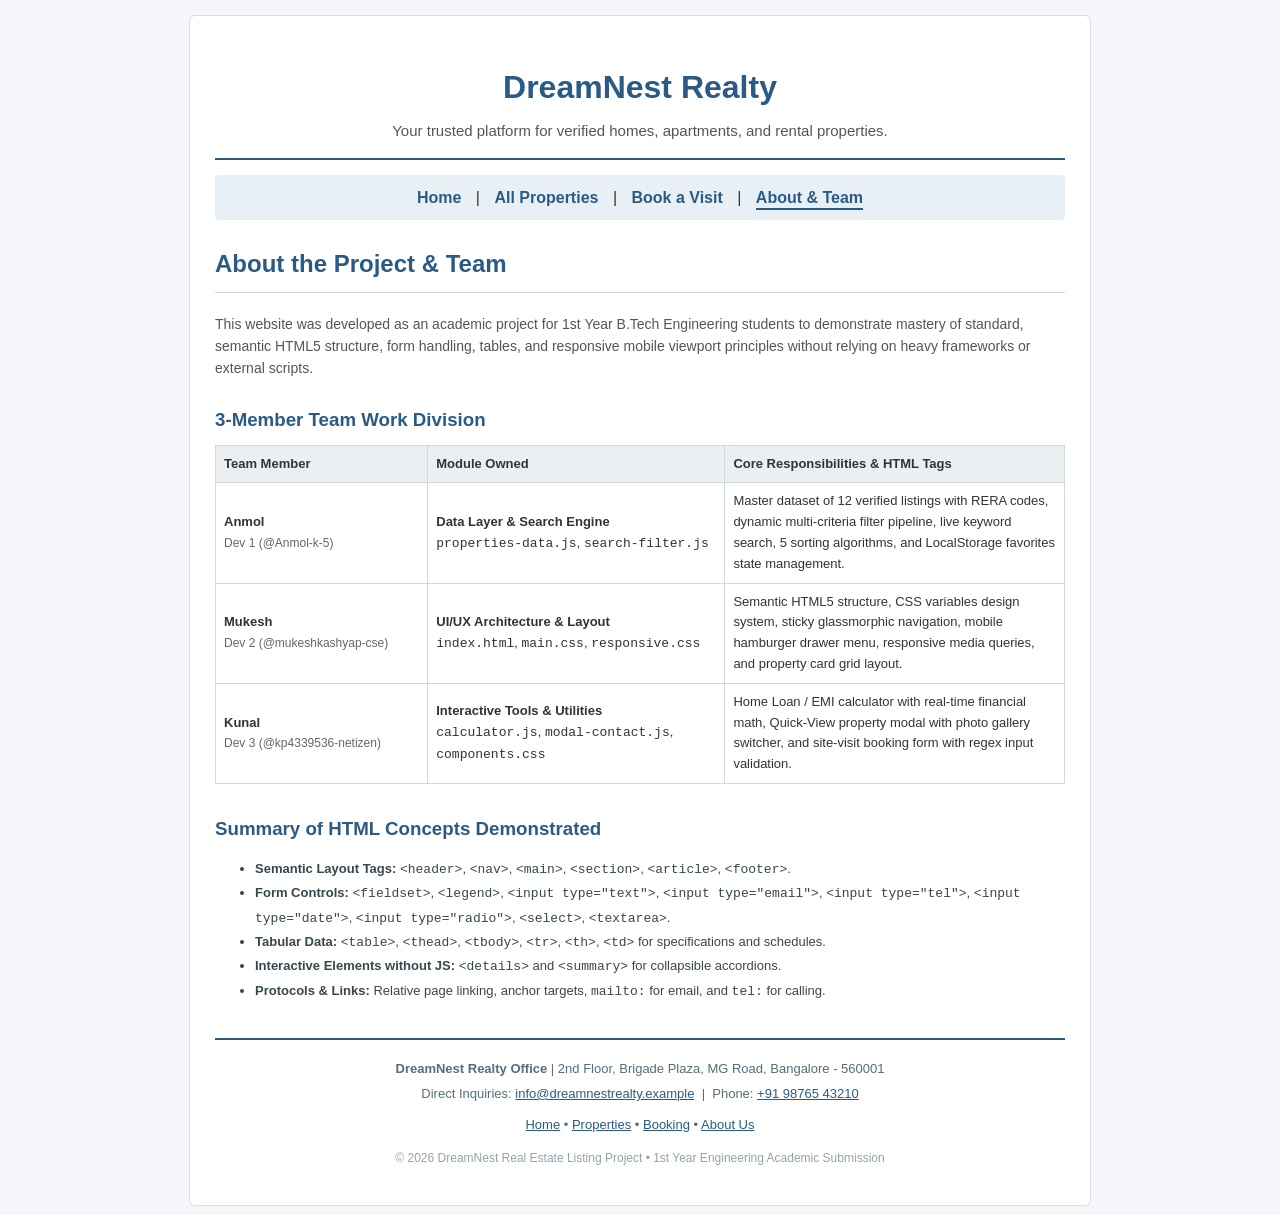
==== about.html @ aae1cc79 "feat(ui): implement responsive layout, design system, and semantic HTML structure" ====
<!DOCTYPE html>
<html lang="en">
<head>
    <meta charset="UTF-8">
    <!-- Viewport configuration for mobile responsiveness -->
    <meta name="viewport" content="width=device-width, initial-scale=1.0">
    <title>DreamNest Realty - About Us & Team Project</title>
</head>
<body style="font-family: Arial, Helvetica, sans-serif; line-height: 1.6; margin: 0; padding: 15px; background-color: #f4f6f9; color: #333333;">

    <!-- ==========================================
         MAIN WRAPPER CONTAINER
         ========================================== -->
    <div style="max-width: 850px; margin: 0 auto; background-color: #ffffff; padding: 25px; border: 1px solid #dcdcdc; border-radius: 6px;">

        <!-- ==========================================
             SECTION 1: HEADER & WEBSITE BRANDING
             ========================================== -->
        <header style="text-align: center; border-bottom: 2px solid #2b5b84; padding-bottom: 15px; margin-bottom: 15px;">
            <h1 style="color: #2b5b84; margin-bottom: 5px;">DreamNest Realty</h1>
            <p style="margin: 0; color: #555555; font-size: 15px;">Your trusted platform for verified homes, apartments, and rental properties.</p>
        </header>

        <!-- ==========================================
             SHARED NAVIGATION BAR (Links all 4 pages)
             ========================================== -->
        <nav style="background-color: #e8eff5; padding: 10px 15px; border-radius: 4px; margin-bottom: 25px; text-align: center;">
            <a href="index.html" style="color: #2b5b84; font-weight: bold; text-decoration: none; margin: 0 10px;">Home</a> |
            <a href="properties.html" style="color: #2b5b84; font-weight: bold; text-decoration: none; margin: 0 10px;">All Properties</a> |
            <a href="contact.html" style="color: #2b5b84; font-weight: bold; text-decoration: none; margin: 0 10px;">Book a Visit</a> |
            <a href="about.html" style="color: #2b5b84; font-weight: bold; text-decoration: none; margin: 0 10px; border-bottom: 2px solid #2b5b84; padding-bottom: 2px;">About & Team</a>
        </nav>

        <!-- ==========================================
             PAGE TITLE & INTRO
             ========================================== -->
        <section style="margin-bottom: 25px;">
            <h2 style="color: #2b5b84; margin-top: 0; border-bottom: 1px solid #cfd8dc; padding-bottom: 8px;">About the Project & Team</h2>
            <p style="font-size: 14px; color: #555555;">
                This website was developed as an academic project for 1st Year B.Tech Engineering students to demonstrate mastery of standard, semantic HTML5 structure, form handling, tables, and responsive mobile viewport principles without relying on heavy frameworks or external scripts.
            </p>
        </section>

        <!-- ==========================================
             TEAM CONTRIBUTION BREAKDOWN TABLE
             ========================================== -->
        <main>
            <section style="margin-bottom: 30px;">
                <h3 style="color: #2b5b84; margin-bottom: 10px;">3-Member Team Work Division</h3>
                <table border="1" cellpadding="8" cellspacing="0" style="width: 100%; border-collapse: collapse; border-color: #cfd8dc; font-size: 13px; text-align: left;">
                    <thead style="background-color: #eceff1;">
                        <tr>
                            <th style="width: 25%;">Team Member</th>
                            <th style="width: 35%;">Module Owned</th>
                            <th style="width: 40%;">Core Responsibilities & HTML Tags</th>
                        </tr>
                    </thead>
                    <tbody>
                        <tr>
                            <td><strong>Anmol</strong><br><span style="color: #666; font-size: 12px;">Dev 1 (@Anmol-k-5)</span></td>
                            <td>
                                <strong>Data Layer & Search Engine</strong><br>
                                <code>properties-data.js</code>, <code>search-filter.js</code>
                            </td>
                            <td>
                                Master dataset of 12 verified listings with RERA codes, dynamic multi-criteria filter pipeline, live keyword search, 5 sorting algorithms, and LocalStorage favorites state management.
                            </td>
                        </tr>
                        <tr>
                            <td><strong>Mukesh</strong><br><span style="color: #666; font-size: 12px;">Dev 2 (@mukeshkashyap-cse)</span></td>
                            <td>
                                <strong>UI/UX Architecture & Layout</strong><br>
                                <code>index.html</code>, <code>main.css</code>, <code>responsive.css</code>
                            </td>
                            <td>
                                Semantic HTML5 structure, CSS variables design system, sticky glassmorphic navigation, mobile hamburger drawer menu, responsive media queries, and property card grid layout.
                            </td>
                        </tr>
                        <tr>
                            <td><strong>Kunal</strong><br><span style="color: #666; font-size: 12px;">Dev 3 (@kp4339536-netizen)</span></td>
                            <td>
                                <strong>Interactive Tools & Utilities</strong><br>
                                <code>calculator.js</code>, <code>modal-contact.js</code>, <code>components.css</code>
                            </td>
                            <td>
                                Home Loan / EMI calculator with real-time financial math, Quick-View property modal with photo gallery switcher, and site-visit booking form with regex input validation.
                            </td>
                        </tr>
                    </tbody>
                </table>
            </section>

            <!-- ==========================================
                 KEY HTML CONCEPTS IMPLEMENTED
                 ========================================== -->
            <section style="margin-bottom: 30px;">
                <h3 style="color: #2b5b84; margin-bottom: 10px;">Summary of HTML Concepts Demonstrated</h3>
                <ul style="font-size: 13px; color: #37474f; line-height: 1.8;">
                    <li><strong>Semantic Layout Tags:</strong> <code>&lt;header&gt;</code>, <code>&lt;nav&gt;</code>, <code>&lt;main&gt;</code>, <code>&lt;section&gt;</code>, <code>&lt;article&gt;</code>, <code>&lt;footer&gt;</code>.</li>
                    <li><strong>Form Controls:</strong> <code>&lt;fieldset&gt;</code>, <code>&lt;legend&gt;</code>, <code>&lt;input type="text"&gt;</code>, <code>&lt;input type="email"&gt;</code>, <code>&lt;input type="tel"&gt;</code>, <code>&lt;input type="date"&gt;</code>, <code>&lt;input type="radio"&gt;</code>, <code>&lt;select&gt;</code>, <code>&lt;textarea&gt;</code>.</li>
                    <li><strong>Tabular Data:</strong> <code>&lt;table&gt;</code>, <code>&lt;thead&gt;</code>, <code>&lt;tbody&gt;</code>, <code>&lt;tr&gt;</code>, <code>&lt;th&gt;</code>, <code>&lt;td&gt;</code> for specifications and schedules.</li>
                    <li><strong>Interactive Elements without JS:</strong> <code>&lt;details&gt;</code> and <code>&lt;summary&gt;</code> for collapsible accordions.</li>
                    <li><strong>Protocols & Links:</strong> Relative page linking, anchor targets, <code>mailto:</code> for email, and <code>tel:</code> for calling.</li>
                </ul>
            </section>
        </main>

        <!-- ==========================================
             SECTION: FOOTER & DIRECT CONTACT DETAILS
             ========================================== -->
        <footer style="margin-top: 35px; border-top: 2px solid #2b5b84; padding-top: 15px; text-align: center; font-size: 13px; color: #546e7a;">
            <p style="margin: 4px 0;"><strong>DreamNest Realty Office</strong> | 2nd Floor, Brigade Plaza, MG Road, Bangalore - 560001</p>
            <p style="margin: 4px 0;">
                Direct Inquiries: 
                <a href="mailto:info@dreamnestrealty.example" style="color: #2b5b84; text-decoration: underline;">info@dreamnestrealty.example</a> 
                &nbsp;|&nbsp; 
                Phone: 
                <a href="tel:+919876543210" style="color: #2b5b84; text-decoration: underline;">+91 98765 43210</a>
            </p>
            <p style="margin-top: 10px;">
                <a href="index.html" style="color: #2b5b84;">Home</a> &bull; 
                <a href="properties.html" style="color: #2b5b84;">Properties</a> &bull; 
                <a href="contact.html" style="color: #2b5b84;">Booking</a> &bull; 
                <a href="about.html" style="color: #2b5b84;">About Us</a>
            </p>
            <p style="margin-top: 10px; font-size: 12px; color: #90a4ae;">
                &copy; 2026 DreamNest Real Estate Listing Project &bull; 1st Year Engineering Academic Submission
            </p>
        </footer>

    </div>

</body>
</html>
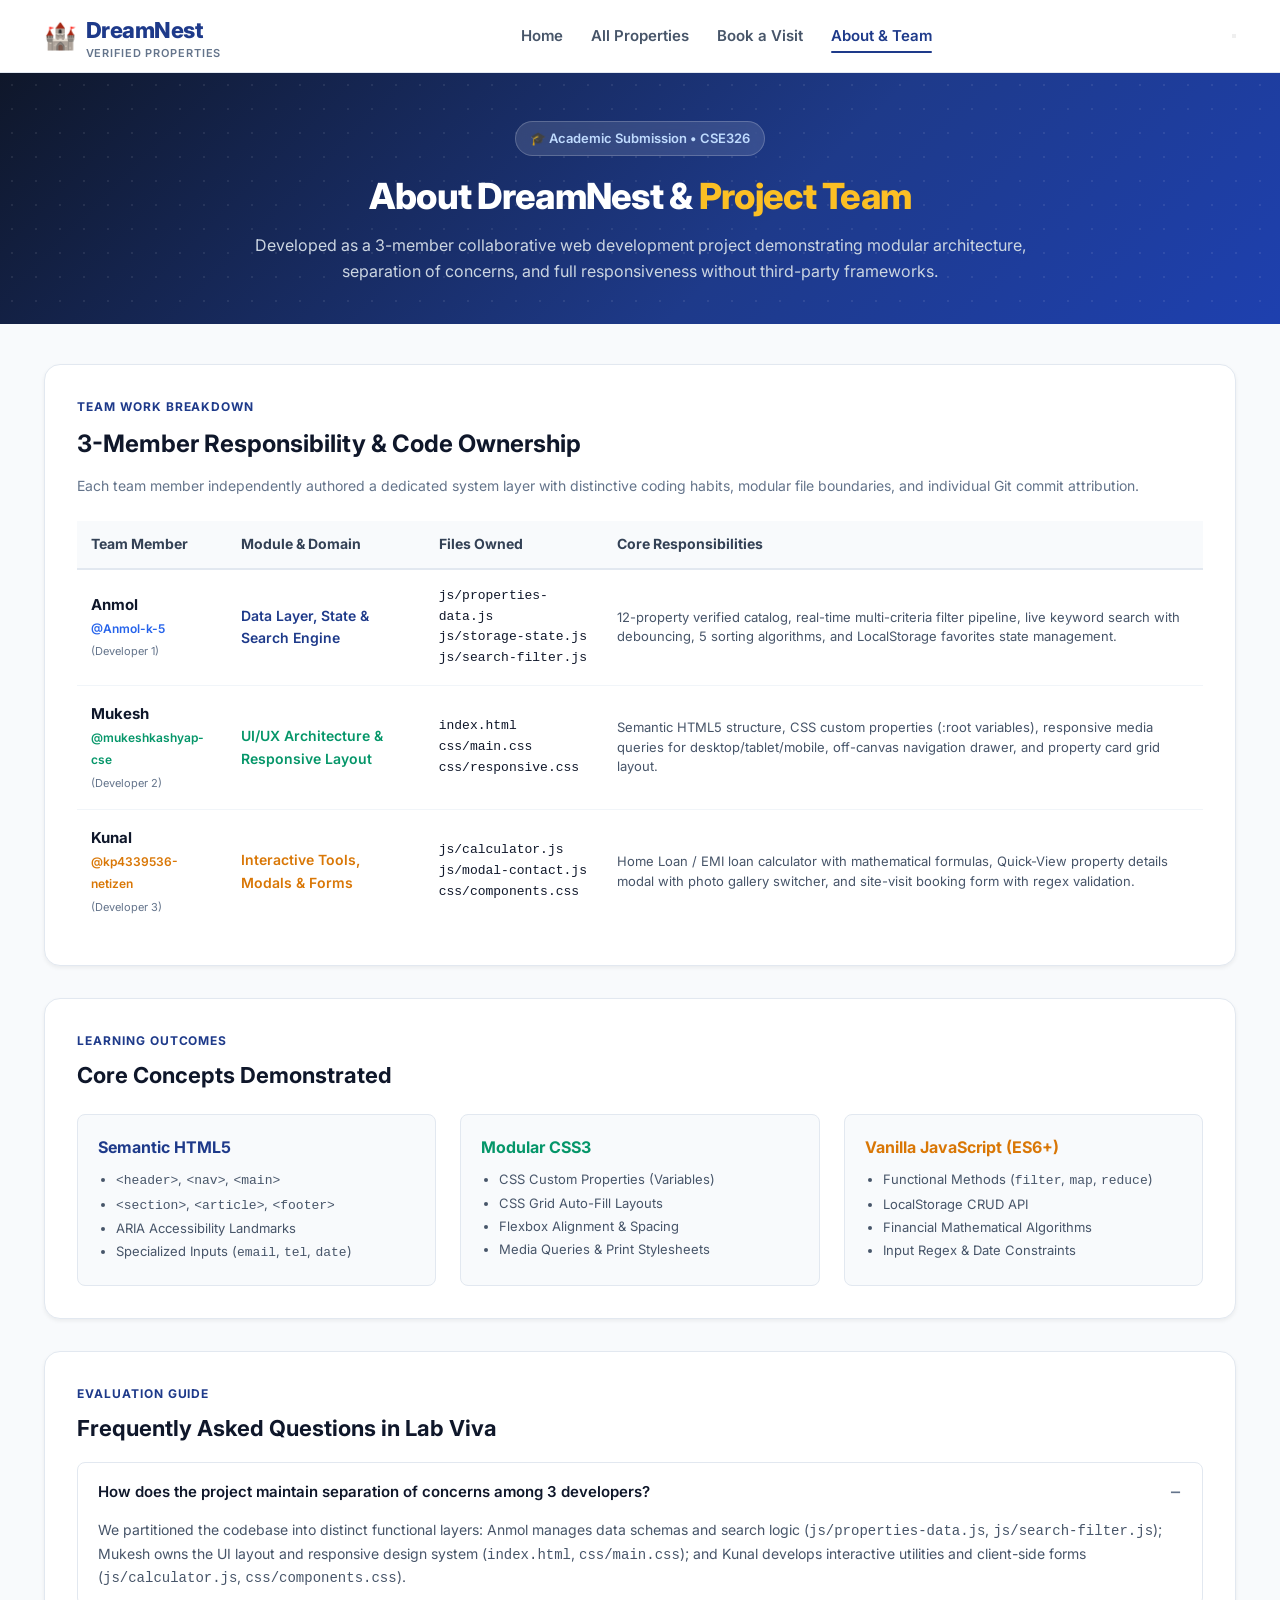
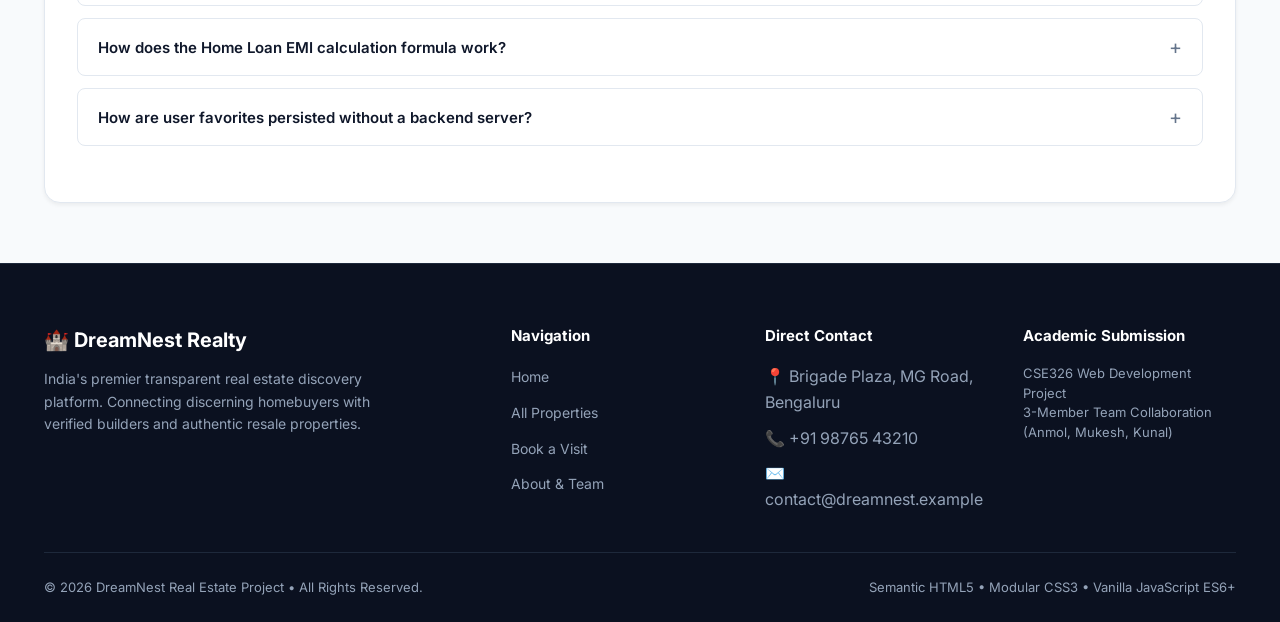
==== commit 956f6523: "style: harmonize properties, contact, and about pages with modern theme" ====
--- a/about.html
+++ b/about.html
@@ -2,133 +2,277 @@
 <html lang="en">
 <head>
     <meta charset="UTF-8">
-    <!-- Viewport configuration for mobile responsiveness -->
     <meta name="viewport" content="width=device-width, initial-scale=1.0">
-    <title>DreamNest Realty - About Us & Team Project</title>
+    <title>DreamNest - About Us & Academic Project Team</title>
+
+    <!-- Google Fonts -->
+    <link rel="preconnect" href="https://fonts.googleapis.com">
+    <link rel="preconnect" href="https://fonts.gstatic.com" crossorigin>
+    <link href="https://fonts.googleapis.com/css2?family=Inter:wght@400;500;600;700;800&display=swap" rel="stylesheet">
+
+    <!-- Stylesheets -->
+    <link rel="stylesheet" href="css/main.css">
+    <link rel="stylesheet" href="css/responsive.css">
+    <link rel="stylesheet" href="css/components.css">
 </head>
-<body style="font-family: Arial, Helvetica, sans-serif; line-height: 1.6; margin: 0; padding: 15px; background-color: #f4f6f9; color: #333333;">
-
-    <!-- ==========================================
-         MAIN WRAPPER CONTAINER
-         ========================================== -->
-    <div style="max-width: 850px; margin: 0 auto; background-color: #ffffff; padding: 25px; border: 1px solid #dcdcdc; border-radius: 6px;">
-
-        <!-- ==========================================
-             SECTION 1: HEADER & WEBSITE BRANDING
-             ========================================== -->
-        <header style="text-align: center; border-bottom: 2px solid #2b5b84; padding-bottom: 15px; margin-bottom: 15px;">
-            <h1 style="color: #2b5b84; margin-bottom: 5px;">DreamNest Realty</h1>
-            <p style="margin: 0; color: #555555; font-size: 15px;">Your trusted platform for verified homes, apartments, and rental properties.</p>
-        </header>
-
-        <!-- ==========================================
-             SHARED NAVIGATION BAR (Links all 4 pages)
-             ========================================== -->
-        <nav style="background-color: #e8eff5; padding: 10px 15px; border-radius: 4px; margin-bottom: 25px; text-align: center;">
-            <a href="index.html" style="color: #2b5b84; font-weight: bold; text-decoration: none; margin: 0 10px;">Home</a> |
-            <a href="properties.html" style="color: #2b5b84; font-weight: bold; text-decoration: none; margin: 0 10px;">All Properties</a> |
-            <a href="contact.html" style="color: #2b5b84; font-weight: bold; text-decoration: none; margin: 0 10px;">Book a Visit</a> |
-            <a href="about.html" style="color: #2b5b84; font-weight: bold; text-decoration: none; margin: 0 10px; border-bottom: 2px solid #2b5b84; padding-bottom: 2px;">About & Team</a>
-        </nav>
-
-        <!-- ==========================================
-             PAGE TITLE & INTRO
-             ========================================== -->
-        <section style="margin-bottom: 25px;">
-            <h2 style="color: #2b5b84; margin-top: 0; border-bottom: 1px solid #cfd8dc; padding-bottom: 8px;">About the Project & Team</h2>
-            <p style="font-size: 14px; color: #555555;">
-                This website was developed as an academic project for 1st Year B.Tech Engineering students to demonstrate mastery of standard, semantic HTML5 structure, form handling, tables, and responsive mobile viewport principles without relying on heavy frameworks or external scripts.
-            </p>
+<body>
+
+    <!-- Sticky Navigation Bar (Authored by Mukesh) -->
+    <header class="site-header">
+        <div class="site-container">
+            <nav class="navbar" aria-label="Main Navigation">
+                <a href="index.html" class="brand-logo" aria-label="DreamNest Home">
+                    <span class="brand-logo__icon">🏰</span>
+                    <div>
+                        <span>DreamNest</span>
+                        <span class="brand-logo__sub">Verified Properties</span>
+                    </div>
+                </a>
+
+                <ul class="nav-links">
+                    <li><a href="index.html" class="nav-link">Home</a></li>
+                    <li><a href="properties.html" class="nav-link">All Properties</a></li>
+                    <li><a href="contact.html" class="nav-link">Book a Visit</a></li>
+                    <li><a href="about.html" class="nav-link is-active">About & Team</a></li>
+                </ul>
+
+                <div class="nav-actions">
+                    <button type="button" class="mobile-menu-toggle" id="mobileMenuToggleBtn" aria-label="Toggle navigation menu">
+                        <span></span>
+                        <span></span>
+                        <span></span>
+                    </button>
+                </div>
+            </nav>
+        </div>
+    </header>
+
+    <main>
+        <!-- Page Title & Header Banner -->
+        <section class="hero-section" style="padding: 48px 0 40px 0;">
+            <div class="site-container">
+                <div class="hero-content">
+                    <div class="hero-pill-badge">
+                        <span>🎓 Academic Submission • CSE326</span>
+                    </div>
+                    <h1 class="hero-title" style="font-size: 36px;">
+                        About DreamNest & <span>Project Team</span>
+                    </h1>
+                    <p class="hero-subtitle" style="font-size: 16px; margin-bottom: 0;">
+                        Developed as a 3-member collaborative web development project demonstrating modular architecture, separation of concerns, and full responsiveness without third-party frameworks.
+                    </p>
+                </div>
+            </div>
         </section>
 
-        <!-- ==========================================
-             TEAM CONTRIBUTION BREAKDOWN TABLE
-             ========================================== -->
-        <main>
-            <section style="margin-bottom: 30px;">
-                <h3 style="color: #2b5b84; margin-bottom: 10px;">3-Member Team Work Division</h3>
-                <table border="1" cellpadding="8" cellspacing="0" style="width: 100%; border-collapse: collapse; border-color: #cfd8dc; font-size: 13px; text-align: left;">
-                    <thead style="background-color: #eceff1;">
-                        <tr>
-                            <th style="width: 25%;">Team Member</th>
-                            <th style="width: 35%;">Module Owned</th>
-                            <th style="width: 40%;">Core Responsibilities & HTML Tags</th>
-                        </tr>
-                    </thead>
-                    <tbody>
-                        <tr>
-                            <td><strong>Anmol</strong><br><span style="color: #666; font-size: 12px;">Dev 1 (@Anmol-k-5)</span></td>
-                            <td>
-                                <strong>Data Layer & Search Engine</strong><br>
-                                <code>properties-data.js</code>, <code>search-filter.js</code>
-                            </td>
-                            <td>
-                                Master dataset of 12 verified listings with RERA codes, dynamic multi-criteria filter pipeline, live keyword search, 5 sorting algorithms, and LocalStorage favorites state management.
-                            </td>
-                        </tr>
-                        <tr>
-                            <td><strong>Mukesh</strong><br><span style="color: #666; font-size: 12px;">Dev 2 (@mukeshkashyap-cse)</span></td>
-                            <td>
-                                <strong>UI/UX Architecture & Layout</strong><br>
-                                <code>index.html</code>, <code>main.css</code>, <code>responsive.css</code>
-                            </td>
-                            <td>
-                                Semantic HTML5 structure, CSS variables design system, sticky glassmorphic navigation, mobile hamburger drawer menu, responsive media queries, and property card grid layout.
-                            </td>
-                        </tr>
-                        <tr>
-                            <td><strong>Kunal</strong><br><span style="color: #666; font-size: 12px;">Dev 3 (@kp4339536-netizen)</span></td>
-                            <td>
-                                <strong>Interactive Tools & Utilities</strong><br>
-                                <code>calculator.js</code>, <code>modal-contact.js</code>, <code>components.css</code>
-                            </td>
-                            <td>
-                                Home Loan / EMI calculator with real-time financial math, Quick-View property modal with photo gallery switcher, and site-visit booking form with regex input validation.
-                            </td>
-                        </tr>
-                    </tbody>
-                </table>
-            </section>
-
-            <!-- ==========================================
-                 KEY HTML CONCEPTS IMPLEMENTED
-                 ========================================== -->
-            <section style="margin-bottom: 30px;">
-                <h3 style="color: #2b5b84; margin-bottom: 10px;">Summary of HTML Concepts Demonstrated</h3>
-                <ul style="font-size: 13px; color: #37474f; line-height: 1.8;">
-                    <li><strong>Semantic Layout Tags:</strong> <code>&lt;header&gt;</code>, <code>&lt;nav&gt;</code>, <code>&lt;main&gt;</code>, <code>&lt;section&gt;</code>, <code>&lt;article&gt;</code>, <code>&lt;footer&gt;</code>.</li>
-                    <li><strong>Form Controls:</strong> <code>&lt;fieldset&gt;</code>, <code>&lt;legend&gt;</code>, <code>&lt;input type="text"&gt;</code>, <code>&lt;input type="email"&gt;</code>, <code>&lt;input type="tel"&gt;</code>, <code>&lt;input type="date"&gt;</code>, <code>&lt;input type="radio"&gt;</code>, <code>&lt;select&gt;</code>, <code>&lt;textarea&gt;</code>.</li>
-                    <li><strong>Tabular Data:</strong> <code>&lt;table&gt;</code>, <code>&lt;thead&gt;</code>, <code>&lt;tbody&gt;</code>, <code>&lt;tr&gt;</code>, <code>&lt;th&gt;</code>, <code>&lt;td&gt;</code> for specifications and schedules.</li>
-                    <li><strong>Interactive Elements without JS:</strong> <code>&lt;details&gt;</code> and <code>&lt;summary&gt;</code> for collapsible accordions.</li>
-                    <li><strong>Protocols & Links:</strong> Relative page linking, anchor targets, <code>mailto:</code> for email, and <code>tel:</code> for calling.</li>
-                </ul>
-            </section>
-        </main>
-
-        <!-- ==========================================
-             SECTION: FOOTER & DIRECT CONTACT DETAILS
-             ========================================== -->
-        <footer style="margin-top: 35px; border-top: 2px solid #2b5b84; padding-top: 15px; text-align: center; font-size: 13px; color: #546e7a;">
-            <p style="margin: 4px 0;"><strong>DreamNest Realty Office</strong> | 2nd Floor, Brigade Plaza, MG Road, Bangalore - 560001</p>
-            <p style="margin: 4px 0;">
-                Direct Inquiries: 
-                <a href="mailto:info@dreamnestrealty.example" style="color: #2b5b84; text-decoration: underline;">info@dreamnestrealty.example</a> 
-                &nbsp;|&nbsp; 
-                Phone: 
-                <a href="tel:+919876543210" style="color: #2b5b84; text-decoration: underline;">+91 98765 43210</a>
-            </p>
-            <p style="margin-top: 10px;">
-                <a href="index.html" style="color: #2b5b84;">Home</a> &bull; 
-                <a href="properties.html" style="color: #2b5b84;">Properties</a> &bull; 
-                <a href="contact.html" style="color: #2b5b84;">Booking</a> &bull; 
-                <a href="about.html" style="color: #2b5b84;">About Us</a>
-            </p>
-            <p style="margin-top: 10px; font-size: 12px; color: #90a4ae;">
-                &copy; 2026 DreamNest Real Estate Listing Project &bull; 1st Year Engineering Academic Submission
-            </p>
-        </footer>
-
-    </div>
-
+        <!-- Academic Team Contribution Breakdown -->
+        <section class="site-container" style="margin: 40px auto 60px auto;">
+            
+            <div style="background-color: #ffffff; border: 1px solid var(--border-color); border-radius: var(--radius-lg); padding: 32px; box-shadow: var(--shadow-sm); margin-bottom: 32px;">
+                <span class="section-tag">Team Work Breakdown</span>
+                <h2 style="font-size: 24px; font-weight: 700; color: #0f172a; margin-bottom: 12px;">3-Member Responsibility & Code Ownership</h2>
+                <p style="font-size: 14px; color: #64748b; line-height: 1.6; margin-bottom: 24px;">
+                    Each team member independently authored a dedicated system layer with distinctive coding habits, modular file boundaries, and individual Git commit attribution.
+                </p>
+
+                <div style="overflow-x: auto;">
+                    <table style="width: 100%; border-collapse: collapse; font-size: 14px; text-align: left;">
+                        <thead>
+                            <tr style="background-color: #f8fafc; border-bottom: 2px solid #e2e8f0;">
+                                <th style="padding: 12px 14px; color: #334155;">Team Member</th>
+                                <th style="padding: 12px 14px; color: #334155;">Module & Domain</th>
+                                <th style="padding: 12px 14px; color: #334155;">Files Owned</th>
+                                <th style="padding: 12px 14px; color: #334155;">Core Responsibilities</th>
+                            </tr>
+                        </thead>
+                        <tbody>
+                            <tr style="border-bottom: 1px solid #f1f5f9;">
+                                <td style="padding: 16px 14px;">
+                                    <strong style="color: #0f172a; font-size: 15px;">Anmol</strong><br>
+                                    <span style="font-size: 12px; color: #2563eb; font-weight: 600;">@Anmol-k-5</span><br>
+                                    <span style="font-size: 11px; color: #64748b;">(Developer 1)</span>
+                                </td>
+                                <td style="padding: 16px 14px; font-weight: 600; color: #1e3a8a;">
+                                    Data Layer, State & Search Engine
+                                </td>
+                                <td style="padding: 16px 14px; font-family: monospace; font-size: 13px;">
+                                    js/properties-data.js<br>
+                                    js/storage-state.js<br>
+                                    js/search-filter.js
+                                </td>
+                                <td style="padding: 16px 14px; font-size: 13px; color: #475569; line-height: 1.5;">
+                                    12-property verified catalog, real-time multi-criteria filter pipeline, live keyword search with debouncing, 5 sorting algorithms, and LocalStorage favorites state management.
+                                </td>
+                            </tr>
+
+                            <tr style="border-bottom: 1px solid #f1f5f9;">
+                                <td style="padding: 16px 14px;">
+                                    <strong style="color: #0f172a; font-size: 15px;">Mukesh</strong><br>
+                                    <span style="font-size: 12px; color: #059669; font-weight: 600;">@mukeshkashyap-cse</span><br>
+                                    <span style="font-size: 11px; color: #64748b;">(Developer 2)</span>
+                                </td>
+                                <td style="padding: 16px 14px; font-weight: 600; color: #059669;">
+                                    UI/UX Architecture & Responsive Layout
+                                </td>
+                                <td style="padding: 16px 14px; font-family: monospace; font-size: 13px;">
+                                    index.html<br>
+                                    css/main.css<br>
+                                    css/responsive.css
+                                </td>
+                                <td style="padding: 16px 14px; font-size: 13px; color: #475569; line-height: 1.5;">
+                                    Semantic HTML5 structure, CSS custom properties (:root variables), responsive media queries for desktop/tablet/mobile, off-canvas navigation drawer, and property card grid layout.
+                                </td>
+                            </tr>
+
+                            <tr>
+                                <td style="padding: 16px 14px;">
+                                    <strong style="color: #0f172a; font-size: 15px;">Kunal</strong><br>
+                                    <span style="font-size: 12px; color: #d97706; font-weight: 600;">@kp4339536-netizen</span><br>
+                                    <span style="font-size: 11px; color: #64748b;">(Developer 3)</span>
+                                </td>
+                                <td style="padding: 16px 14px; font-weight: 600; color: #d97706;">
+                                    Interactive Tools, Modals & Forms
+                                </td>
+                                <td style="padding: 16px 14px; font-family: monospace; font-size: 13px;">
+                                    js/calculator.js<br>
+                                    js/modal-contact.js<br>
+                                    css/components.css
+                                </td>
+                                <td style="padding: 16px 14px; font-size: 13px; color: #475569; line-height: 1.5;">
+                                    Home Loan / EMI loan calculator with mathematical formulas, Quick-View property details modal with photo gallery switcher, and site-visit booking form with regex validation.
+                                </td>
+                            </tr>
+                        </tbody>
+                    </table>
+                </div>
+            </div>
+
+            <!-- Technical Concepts Implemented -->
+            <div style="background-color: #ffffff; border: 1px solid var(--border-color); border-radius: var(--radius-lg); padding: 32px; box-shadow: var(--shadow-sm); margin-bottom: 32px;">
+                <span class="section-tag">Learning Outcomes</span>
+                <h2 style="font-size: 22px; font-weight: 700; color: #0f172a; margin-bottom: 12px;">Core Concepts Demonstrated</h2>
+                
+                <div style="display: grid; grid-template-columns: repeat(3, 1fr); gap: 24px; margin-top: 20px;">
+                    <div style="background-color: #f8fafc; border: 1px solid #e2e8f0; border-radius: 8px; padding: 20px;">
+                        <h4 style="color: #1e3a8a; margin-bottom: 8px;">Semantic HTML5</h4>
+                        <ul style="font-size: 13px; color: #475569; line-height: 1.8; padding-left: 18px;">
+                            <li><code>&lt;header&gt;</code>, <code>&lt;nav&gt;</code>, <code>&lt;main&gt;</code></li>
+                            <li><code>&lt;section&gt;</code>, <code>&lt;article&gt;</code>, <code>&lt;footer&gt;</code></li>
+                            <li>ARIA Accessibility Landmarks</li>
+                            <li>Specialized Inputs (<code>email</code>, <code>tel</code>, <code>date</code>)</li>
+                        </ul>
+                    </div>
+
+                    <div style="background-color: #f8fafc; border: 1px solid #e2e8f0; border-radius: 8px; padding: 20px;">
+                        <h4 style="color: #059669; margin-bottom: 8px;">Modular CSS3</h4>
+                        <ul style="font-size: 13px; color: #475569; line-height: 1.8; padding-left: 18px;">
+                            <li>CSS Custom Properties (Variables)</li>
+                            <li>CSS Grid Auto-Fill Layouts</li>
+                            <li>Flexbox Alignment & Spacing</li>
+                            <li>Media Queries & Print Stylesheets</li>
+                        </ul>
+                    </div>
+
+                    <div style="background-color: #f8fafc; border: 1px solid #e2e8f0; border-radius: 8px; padding: 20px;">
+                        <h4 style="color: #d97706; margin-bottom: 8px;">Vanilla JavaScript (ES6+)</h4>
+                        <ul style="font-size: 13px; color: #475569; line-height: 1.8; padding-left: 18px;">
+                            <li>Functional Methods (<code>filter</code>, <code>map</code>, <code>reduce</code>)</li>
+                            <li>LocalStorage CRUD API</li>
+                            <li>Financial Mathematical Algorithms</li>
+                            <li>Input Regex & Date Constraints</li>
+                        </ul>
+                    </div>
+                </div>
+            </div>
+
+            <!-- Viva Defense Guide -->
+            <div style="background-color: #ffffff; border: 1px solid var(--border-color); border-radius: var(--radius-lg); padding: 32px; box-shadow: var(--shadow-sm);">
+                <span class="section-tag">Evaluation Guide</span>
+                <h2 style="font-size: 22px; font-weight: 700; color: #0f172a; margin-bottom: 12px;">Frequently Asked Questions in Lab Viva</h2>
+                
+                <div class="faq-accordion" style="margin-top: 16px;">
+                    <div class="faq-accordion__item is-open">
+                        <button type="button" class="faq-accordion__question">How does the project maintain separation of concerns among 3 developers?</button>
+                        <div class="faq-accordion__answer">
+                            We partitioned the codebase into distinct functional layers: Anmol manages data schemas and search logic (<code>js/properties-data.js</code>, <code>js/search-filter.js</code>); Mukesh owns the UI layout and responsive design system (<code>index.html</code>, <code>css/main.css</code>); and Kunal develops interactive utilities and client-side forms (<code>js/calculator.js</code>, <code>css/components.css</code>).
+                        </div>
+                    </div>
+
+                    <div class="faq-accordion__item">
+                        <button type="button" class="faq-accordion__question">How does the Home Loan EMI calculation formula work?</button>
+                        <div class="faq-accordion__answer">
+                            We use the standard banking equation: <code>EMI = [P × r × (1+r)^n] / [(1+r)^n - 1]</code>, where P is the net loan principal (Property Price minus Down Payment), r is the monthly interest rate (Annual Rate / 12 / 100), and n is total monthly installments (Tenure in Years × 12).
+                        </div>
+                    </div>
+
+                    <div class="faq-accordion__item">
+                        <button type="button" class="faq-accordion__question">How are user favorites persisted without a backend server?</button>
+                        <div class="faq-accordion__answer">
+                            We use the HTML5 <code>window.localStorage</code> API. When a user clicks the heart icon on any property card, its unique ID is stored inside a JSON array under the key <code>dreamnest_saved_favorites_v2</code>, surviving page refreshes and browser restarts.
+                        </div>
+                    </div>
+                </div>
+            </div>
+
+        </section>
+    </main>
+
+    <!-- Floating Scroll-To-Top Button -->
+    <button type="button" class="scroll-to-top-btn" id="scrollToTopBtn" aria-label="Scroll back to top" title="Scroll to top">↑</button>
+
+    <!-- Site Footer -->
+    <footer class="site-footer">
+        <div class="site-container">
+            <div class="footer-grid">
+                <div class="footer-brand">
+                    <h3>🏰 DreamNest Realty</h3>
+                    <p>India's premier transparent real estate discovery platform. Connecting discerning homebuyers with verified builders and authentic resale properties.</p>
+                </div>
+                <div class="footer-column">
+                    <h4>Navigation</h4>
+                    <ul class="footer-links">
+                        <li><a href="index.html">Home</a></li>
+                        <li><a href="properties.html">All Properties</a></li>
+                        <li><a href="contact.html">Book a Visit</a></li>
+                        <li><a href="about.html">About & Team</a></li>
+                    </ul>
+                </div>
+                <div class="footer-column">
+                    <h4>Direct Contact</h4>
+                    <ul class="footer-links">
+                        <li>📍 Brigade Plaza, MG Road, Bengaluru</li>
+                        <li>📞 +91 98765 43210</li>
+                        <li>✉️ contact@dreamnest.example</li>
+                    </ul>
+                </div>
+                <div class="footer-column">
+                    <h4>Academic Submission</h4>
+                    <p style="font-size: 13px; color: #94a3b8; line-height: 1.5;">
+                        CSE326 Web Development Project<br>
+                        3-Member Team Collaboration (Anmol, Mukesh, Kunal)
+                    </p>
+                </div>
+            </div>
+
+            <div class="footer-bottom">
+                <p>&copy; 2026 DreamNest Real Estate Project • All Rights Reserved.</p>
+                <p>Semantic HTML5 &bull; Modular CSS3 &bull; Vanilla JavaScript ES6+</p>
+            </div>
+        </div>
+    </footer>
+
+    <!-- Scripts -->
+    <script src="js/modal-contact.js"></script>
+    <script>
+        document.addEventListener('DOMContentLoaded', function () {
+            var toggleBtn = document.getElementById('mobileMenuToggleBtn');
+            var navLinks = document.querySelector('.nav-links');
+            if (toggleBtn && navLinks) {
+                toggleBtn.addEventListener('click', function () {
+                    navLinks.classList.toggle('is-open');
+                });
+            }
+        });
+    </script>
 </body>
 </html>
--- a/css/main.css
+++ b/css/main.css
@@ -0,0 +1,1056 @@
+/* ==========================================================================
+   File: main.css
+   Author: Mukesh (Dev 2 - UI/UX Architecture & Layout)
+   GitHub: @mukeshkashyap-cse
+   Description: Design system, CSS custom variables, typography, navigation,
+                hero section, filter controls, property card grid, and layout.
+   ========================================================================== */
+
+/* --------------------------------------------------------------------------
+   1. CSS VARIABLES (DESIGN TOKENS)
+   -------------------------------------------------------------------------- */
+:root {
+    --primary-color: #1e3a8a;
+    --primary-hover: #1d4ed8;
+    --primary-light: #eff6ff;
+    --primary-border: #bfdbfe;
+    --accent-color: #f59e0b;
+    --accent-hover: #d97706;
+    --accent-light: #fef3c7;
+    --success-color: #10b981;
+    --danger-color: #ef4444;
+
+    --text-primary: #0f172a;
+    --text-secondary: #475569;
+    --text-muted: #64748b;
+    --text-inverted: #ffffff;
+
+    --bg-page: #f8fafc;
+    --bg-surface: #ffffff;
+    --bg-surface-alt: #f1f5f9;
+
+    --border-color: #e2e8f0;
+    --border-color-focus: #2563eb;
+
+    --shadow-xs: 0 1px 2px 0 rgba(0, 0, 0, 0.05);
+    --shadow-sm: 0 2px 4px 0 rgba(0, 0, 0, 0.06);
+    --shadow-md: 0 4px 8px -1px rgba(0, 0, 0, 0.1), 0 2px 4px -2px rgba(0, 0, 0, 0.06);
+    --shadow-lg: 0 10px 15px -3px rgba(0, 0, 0, 0.1), 0 4px 6px -4px rgba(0, 0, 0, 0.1);
+    --shadow-xl: 0 20px 25px -5px rgba(0, 0, 0, 0.1), 0 8px 10px -6px rgba(0, 0, 0, 0.1);
+
+    --radius-sm: 6px;
+    --radius-md: 10px;
+    --radius-lg: 16px;
+    --radius-full: 9999px;
+
+    --transition-fast: 0.15s ease;
+    --transition-base: 0.25s ease;
+    --transition-smooth: 0.3s cubic-bezier(0.16, 1, 0.3, 1);
+
+    --font-sans: 'Inter', -apple-system, BlinkMacSystemFont, 'Segoe UI', Roboto, Helvetica, Arial, sans-serif;
+    --max-width-site: 1240px;
+}
+
+/* --------------------------------------------------------------------------
+   2. GLOBAL RESETS & BASE TYPOGRAPHY
+   -------------------------------------------------------------------------- */
+*, *::before, *::after {
+    box-sizing: border-box;
+    margin: 0;
+    padding: 0;
+}
+
+html {
+    scroll-behavior: smooth;
+    font-size: 16px;
+}
+
+body {
+    font-family: var(--font-sans);
+    background-color: var(--bg-page);
+    color: var(--text-primary);
+    line-height: 1.6;
+    -webkit-font-smoothing: antialiased;
+    -moz-osx-font-smoothing: grayscale;
+    min-height: 100vh;
+    display: flex;
+    flex-direction: column;
+}
+
+img {
+    max-width: 100%;
+    height: auto;
+    display: block;
+}
+
+a {
+    color: var(--primary-color);
+    text-decoration: none;
+    transition: color var(--transition-fast);
+}
+
+a:hover {
+    color: var(--primary-hover);
+}
+
+button, input, select, textarea {
+    font-family: inherit;
+    font-size: inherit;
+}
+
+.site-container {
+    max-width: var(--max-width-site);
+    margin: 0 auto;
+    padding: 0 24px;
+    width: 100%;
+}
+
+/* --------------------------------------------------------------------------
+   3. STICKY GLASSMORPHIC NAVBAR
+   -------------------------------------------------------------------------- */
+.site-header {
+    position: sticky;
+    top: 0;
+    z-index: 1000;
+    background-color: rgba(255, 255, 255, 0.92);
+    backdrop-filter: blur(12px);
+    -webkit-backdrop-filter: blur(12px);
+    border-bottom: 1px solid var(--border-color);
+    transition: all var(--transition-base);
+}
+
+.navbar {
+    display: flex;
+    align-items: center;
+    justify-content: space-between;
+    height: 72px;
+}
+
+.brand-logo {
+    display: flex;
+    align-items: center;
+    gap: 10px;
+    font-size: 22px;
+    font-weight: 800;
+    color: var(--primary-color);
+    text-decoration: none;
+    letter-spacing: -0.02em;
+}
+
+.brand-logo__icon {
+    font-size: 26px;
+}
+
+.brand-logo__sub {
+    font-size: 11px;
+    font-weight: 600;
+    color: var(--text-muted);
+    text-transform: uppercase;
+    letter-spacing: 0.08em;
+    display: block;
+    line-height: 1;
+}
+
+.nav-links {
+    display: flex;
+    align-items: center;
+    list-style: none;
+    gap: 28px;
+}
+
+.nav-link {
+    font-size: 15px;
+    font-weight: 600;
+    color: var(--text-secondary);
+    padding: 8px 0;
+    position: relative;
+    transition: color var(--transition-fast);
+}
+
+.nav-link:hover,
+.nav-link.is-active {
+    color: var(--primary-color);
+}
+
+.nav-link.is-active::after {
+    content: '';
+    position: absolute;
+    bottom: 0;
+    left: 0;
+    width: 100%;
+    height: 2px;
+    background-color: var(--primary-color);
+    border-radius: 2px;
+}
+
+.nav-actions {
+    display: flex;
+    align-items: center;
+    gap: 14px;
+}
+
+.header-badge-btn {
+    position: relative;
+    background: transparent;
+    border: 1px solid var(--border-color);
+    border-radius: var(--radius-full);
+    padding: 8px 14px;
+    font-size: 14px;
+    font-weight: 600;
+    color: var(--text-secondary);
+    cursor: pointer;
+    display: flex;
+    align-items: center;
+    gap: 8px;
+    transition: all var(--transition-fast);
+}
+
+.header-badge-btn:hover {
+    background-color: var(--bg-surface-alt);
+    border-color: #cbd5e1;
+    color: var(--text-primary);
+}
+
+.counter-badge {
+    background-color: var(--primary-color);
+    color: #ffffff;
+    font-size: 11px;
+    font-weight: 700;
+    padding: 2px 7px;
+    border-radius: var(--radius-full);
+    line-height: 1.2;
+}
+
+/* --------------------------------------------------------------------------
+   4. HERO BANNER & INTRO SEARCH
+   -------------------------------------------------------------------------- */
+.hero-section {
+    position: relative;
+    background: linear-gradient(135deg, #0f172a 0%, #1e3a8a 60%, #1e40af 100%);
+    color: #ffffff;
+    padding: 70px 0 60px 0;
+    overflow: hidden;
+}
+
+.hero-section::before {
+    content: '';
+    position: absolute;
+    top: 0;
+    left: 0;
+    right: 0;
+    bottom: 0;
+    background-image: radial-gradient(rgba(255, 255, 255, 0.08) 1px, transparent 1px);
+    background-size: 24px 24px;
+    pointer-events: none;
+}
+
+.hero-content {
+    position: relative;
+    z-index: 2;
+    max-width: 820px;
+    text-align: center;
+    margin: 0 auto;
+}
+
+.hero-pill-badge {
+    display: inline-flex;
+    align-items: center;
+    gap: 8px;
+    background-color: rgba(255, 255, 255, 0.12);
+    border: 1px solid rgba(255, 255, 255, 0.2);
+    backdrop-filter: blur(8px);
+    padding: 6px 14px;
+    border-radius: var(--radius-full);
+    font-size: 13px;
+    font-weight: 600;
+    color: #bfdbfe;
+    margin-bottom: 20px;
+}
+
+.hero-title {
+    font-size: 44px;
+    font-weight: 800;
+    line-height: 1.15;
+    margin-bottom: 16px;
+    letter-spacing: -0.02em;
+}
+
+.hero-title span {
+    color: #fbbf24;
+}
+
+.hero-subtitle {
+    font-size: 17px;
+    color: #cbd5e1;
+    line-height: 1.6;
+    margin-bottom: 32px;
+}
+
+.hero-quick-stats {
+    display: flex;
+    justify-content: center;
+    gap: 40px;
+    margin-top: 36px;
+    padding-top: 24px;
+    border-top: 1px solid rgba(255, 255, 255, 0.15);
+}
+
+.hero-stat-item {
+    text-align: center;
+}
+
+.hero-stat-item strong {
+    display: block;
+    font-size: 24px;
+    font-weight: 800;
+    color: #ffffff;
+}
+
+.hero-stat-item span {
+    font-size: 12px;
+    color: #94a3b8;
+    text-transform: uppercase;
+    letter-spacing: 0.05em;
+}
+
+/* --------------------------------------------------------------------------
+   5. FILTER PANEL & SEARCH CONTROLS
+   -------------------------------------------------------------------------- */
+.filter-panel-section {
+    margin-top: -30px;
+    position: relative;
+    z-index: 10;
+    margin-bottom: 40px;
+}
+
+.filter-card {
+    background-color: var(--bg-surface);
+    border: 1px solid var(--border-color);
+    border-radius: var(--radius-lg);
+    box-shadow: var(--shadow-xl);
+    padding: 28px;
+}
+
+.filter-grid-row-1 {
+    display: grid;
+    grid-template-columns: 2fr 1fr 1fr 1.2fr;
+    gap: 16px;
+    align-items: end;
+    margin-bottom: 20px;
+}
+
+.filter-control-group {
+    display: flex;
+    flex-direction: column;
+    gap: 6px;
+}
+
+.filter-control-label {
+    font-size: 13px;
+    font-weight: 600;
+    color: var(--text-secondary);
+}
+
+.filter-input-wrap {
+    position: relative;
+    display: flex;
+    align-items: center;
+}
+
+.filter-input-icon {
+    position: absolute;
+    left: 14px;
+    color: var(--text-muted);
+    font-size: 15px;
+    pointer-events: none;
+}
+
+.filter-input,
+.filter-select {
+    width: 100%;
+    padding: 10px 14px;
+    border: 1.5px solid var(--border-color);
+    border-radius: var(--radius-md);
+    background-color: #ffffff;
+    color: var(--text-primary);
+    font-size: 14px;
+    outline: none;
+    transition: all var(--transition-fast);
+}
+
+.filter-input--with-icon {
+    padding-left: 38px;
+}
+
+.filter-input:focus,
+.filter-select:focus {
+    border-color: var(--border-color-focus);
+    box-shadow: 0 0 0 3px rgba(37, 99, 235, 0.12);
+}
+
+/* Purpose segmented toggle */
+.purpose-toggle-group {
+    display: flex;
+    background-color: var(--bg-surface-alt);
+    border-radius: var(--radius-md);
+    padding: 4px;
+    border: 1px solid var(--border-color);
+}
+
+.purpose-toggle-label {
+    flex: 1;
+    text-align: center;
+    padding: 6px 12px;
+    font-size: 13px;
+    font-weight: 600;
+    color: var(--text-secondary);
+    border-radius: var(--radius-sm);
+    cursor: pointer;
+    transition: all var(--transition-fast);
+}
+
+.purpose-toggle-label input {
+    display: none;
+}
+
+.purpose-toggle-label:has(input:checked) {
+    background-color: #ffffff;
+    color: var(--primary-color);
+    box-shadow: var(--shadow-xs);
+}
+
+/* Filter Row 2: Price Slider, BHK Pills & Secondary Dropdowns */
+.filter-grid-row-2 {
+    display: grid;
+    grid-template-columns: 1.6fr 1.4fr 1fr 1fr;
+    gap: 20px;
+    align-items: center;
+    padding-top: 18px;
+    border-top: 1px solid var(--border-color);
+}
+
+.price-slider-wrap {
+    display: flex;
+    flex-direction: column;
+    gap: 6px;
+}
+
+.price-slider-header {
+    display: flex;
+    justify-content: space-between;
+    font-size: 13px;
+    font-weight: 600;
+}
+
+.price-slider-header span:last-child {
+    color: var(--primary-color);
+    font-weight: 700;
+}
+
+.styled-range-slider {
+    width: 100%;
+    height: 6px;
+    border-radius: 4px;
+    background: #cbd5e1;
+    outline: none;
+    cursor: pointer;
+}
+
+/* BHK Filter Pills */
+.bhk-pills-row {
+    display: flex;
+    gap: 6px;
+}
+
+.bhk-pill {
+    flex: 1;
+    padding: 7px 0;
+    text-align: center;
+    background-color: var(--bg-surface-alt);
+    border: 1px solid var(--border-color);
+    border-radius: var(--radius-sm);
+    font-size: 12px;
+    font-weight: 600;
+    color: var(--text-secondary);
+    cursor: pointer;
+    transition: all var(--transition-fast);
+}
+
+.bhk-pill:hover {
+    background-color: #e2e8f0;
+    color: var(--text-primary);
+}
+
+.bhk-pill.is-active {
+    background-color: var(--primary-color);
+    border-color: var(--primary-color);
+    color: #ffffff;
+}
+
+/* Filter Actions Row */
+.filter-actions-bar {
+    display: flex;
+    justify-content: space-between;
+    align-items: center;
+    margin-top: 20px;
+    padding-top: 16px;
+    border-top: 1px solid var(--border-color);
+}
+
+.filter-chips-container {
+    display: flex;
+    flex-wrap: wrap;
+    gap: 8px;
+    align-items: center;
+}
+
+.filter-chip {
+    display: inline-flex;
+    align-items: center;
+    gap: 6px;
+    background-color: var(--primary-light);
+    color: var(--primary-color);
+    border: 1px solid var(--primary-border);
+    border-radius: var(--radius-full);
+    padding: 4px 10px;
+    font-size: 12px;
+    font-weight: 600;
+}
+
+.filter-chip__remove {
+    background: transparent;
+    border: none;
+    color: var(--primary-color);
+    font-size: 14px;
+    cursor: pointer;
+    line-height: 1;
+}
+
+.filter-buttons-group {
+    display: flex;
+    gap: 12px;
+}
+
+/* --------------------------------------------------------------------------
+   6. RESULTS HEADER & SORTING
+   -------------------------------------------------------------------------- */
+.catalog-header-bar {
+    display: flex;
+    justify-content: space-between;
+    align-items: center;
+    margin-bottom: 24px;
+    flex-wrap: wrap;
+    gap: 16px;
+}
+
+.results-badge-text {
+    font-size: 15px;
+    font-weight: 600;
+    color: var(--text-secondary);
+}
+
+.results-sort-controls {
+    display: flex;
+    align-items: center;
+    gap: 12px;
+}
+
+.sort-select-label {
+    font-size: 13px;
+    font-weight: 600;
+    color: var(--text-muted);
+}
+
+/* --------------------------------------------------------------------------
+   7. PROPERTY CARDS GRID LAYOUT
+   -------------------------------------------------------------------------- */
+.properties-grid {
+    display: grid;
+    grid-template-columns: repeat(auto-fill, minmax(350px, 1fr));
+    gap: 28px;
+    margin-bottom: 60px;
+}
+
+.property-card {
+    background-color: var(--bg-surface);
+    border: 1px solid var(--border-color);
+    border-radius: var(--radius-md);
+    overflow: hidden;
+    box-shadow: var(--shadow-sm);
+    transition: transform var(--transition-smooth), box-shadow var(--transition-smooth);
+    display: flex;
+    flex-direction: column;
+}
+
+.property-card:hover {
+    transform: translateY(-6px);
+    box-shadow: var(--shadow-xl);
+}
+
+.property-card__media {
+    position: relative;
+    width: 100%;
+    height: 230px;
+    overflow: hidden;
+    background-color: #e2e8f0;
+}
+
+.property-card__img {
+    width: 100%;
+    height: 100%;
+    object-fit: cover;
+    transition: transform 0.5s ease;
+}
+
+.property-card:hover .property-card__img {
+    transform: scale(1.05);
+}
+
+.property-card__badges {
+    position: absolute;
+    top: 14px;
+    left: 14px;
+    display: flex;
+    flex-direction: column;
+    gap: 6px;
+    z-index: 2;
+}
+
+.badge {
+    display: inline-block;
+    padding: 4px 10px;
+    border-radius: var(--radius-sm);
+    font-size: 11px;
+    font-weight: 700;
+    text-transform: uppercase;
+    letter-spacing: 0.05em;
+    line-height: 1.2;
+}
+
+.badge--sale {
+    background-color: #10b981;
+    color: #ffffff;
+}
+
+.badge--rent {
+    background-color: #2563eb;
+    color: #ffffff;
+}
+
+.badge--featured {
+    background-color: #f59e0b;
+    color: #ffffff;
+}
+
+.property-card__fav-btn {
+    position: absolute;
+    top: 14px;
+    right: 14px;
+    width: 36px;
+    height: 36px;
+    background-color: rgba(255, 255, 255, 0.9);
+    backdrop-filter: blur(4px);
+    border: none;
+    border-radius: var(--radius-full);
+    display: flex;
+    align-items: center;
+    justify-content: center;
+    cursor: pointer;
+    box-shadow: var(--shadow-sm);
+    transition: transform var(--transition-fast), background-color var(--transition-fast);
+    z-index: 2;
+}
+
+.property-card__fav-btn:hover {
+    transform: scale(1.1);
+    background-color: #ffffff;
+}
+
+.heart-icon {
+    width: 18px;
+    height: 18px;
+    fill: #94a3b8;
+    transition: fill var(--transition-fast);
+}
+
+.property-card__fav-btn.is-active .heart-icon {
+    fill: #ef4444;
+}
+
+.property-card__price-banner {
+    position: absolute;
+    bottom: 12px;
+    left: 12px;
+    background: rgba(15, 23, 42, 0.88);
+    backdrop-filter: blur(4px);
+    color: #ffffff;
+    font-size: 18px;
+    font-weight: 800;
+    padding: 6px 12px;
+    border-radius: var(--radius-sm);
+}
+
+.property-card__content {
+    padding: 20px;
+    display: flex;
+    flex-direction: column;
+    flex-grow: 1;
+}
+
+.property-card__header-meta {
+    display: flex;
+    justify-content: space-between;
+    align-items: center;
+    margin-bottom: 6px;
+}
+
+.property-card__tag {
+    font-size: 12px;
+    font-weight: 700;
+    color: var(--primary-color);
+    text-transform: uppercase;
+    letter-spacing: 0.05em;
+}
+
+.property-card__city {
+    font-size: 13px;
+    color: var(--text-muted);
+}
+
+.property-card__title {
+    font-size: 17px;
+    font-weight: 700;
+    color: var(--text-primary);
+    line-height: 1.35;
+    margin-bottom: 12px;
+    display: -webkit-box;
+    -webkit-line-clamp: 2;
+    -webkit-box-orient: vertical;
+    overflow: hidden;
+}
+
+.property-card__specs-row {
+    display: flex;
+    flex-wrap: wrap;
+    gap: 8px;
+    margin-bottom: 14px;
+}
+
+.spec-pill {
+    background-color: var(--bg-surface-alt);
+    border: 1px solid var(--border-color);
+    border-radius: var(--radius-sm);
+    padding: 4px 8px;
+    font-size: 12px;
+    color: var(--text-secondary);
+}
+
+.property-card__short-desc {
+    font-size: 13px;
+    color: var(--text-muted);
+    line-height: 1.5;
+    margin-bottom: 18px;
+    flex-grow: 1;
+}
+
+.property-card__actions {
+    display: flex;
+    gap: 8px;
+    padding-top: 14px;
+    border-top: 1px solid var(--border-color);
+    align-items: center;
+}
+
+/* --------------------------------------------------------------------------
+   8. BUTTON COMPONENTS
+   -------------------------------------------------------------------------- */
+.btn {
+    display: inline-flex;
+    align-items: center;
+    justify-content: center;
+    font-weight: 600;
+    border-radius: var(--radius-md);
+    cursor: pointer;
+    transition: all var(--transition-fast);
+    border: 1.5px solid transparent;
+    text-align: center;
+    line-height: 1;
+    white-space: nowrap;
+}
+
+.btn--primary {
+    background-color: var(--primary-color);
+    color: #ffffff;
+}
+
+.btn--primary:hover {
+    background-color: var(--primary-hover);
+    color: #ffffff;
+}
+
+.btn--outline {
+    background-color: transparent;
+    border-color: var(--border-color);
+    color: var(--text-secondary);
+}
+
+.btn--outline:hover {
+    background-color: var(--bg-surface-alt);
+    color: var(--text-primary);
+}
+
+.btn--outline.is-active {
+    background-color: var(--primary-light);
+    border-color: var(--primary-color);
+    color: var(--primary-color);
+}
+
+.btn--text {
+    background-color: transparent;
+    color: var(--text-muted);
+    padding: 8px;
+}
+
+.btn--text:hover {
+    color: var(--primary-color);
+}
+
+.btn--sm {
+    padding: 8px 14px;
+    font-size: 13px;
+}
+
+.btn--md {
+    padding: 12px 20px;
+    font-size: 15px;
+}
+
+/* --------------------------------------------------------------------------
+   9. EMPTY STATE
+   -------------------------------------------------------------------------- */
+.empty-state {
+    grid-column: 1 / -1;
+    text-align: center;
+    padding: 60px 20px;
+    background-color: var(--bg-surface);
+    border: 1px dashed var(--border-color);
+    border-radius: var(--radius-lg);
+}
+
+.empty-state__icon {
+    font-size: 48px;
+    margin-bottom: 16px;
+}
+
+.empty-state__title {
+    font-size: 20px;
+    color: var(--text-primary);
+    margin-bottom: 8px;
+}
+
+.empty-state__desc {
+    font-size: 14px;
+    color: var(--text-muted);
+    max-width: 480px;
+    margin: 0 auto 20px auto;
+}
+
+/* --------------------------------------------------------------------------
+   10. WHY CHOOSE US & TRUST SECTION
+   -------------------------------------------------------------------------- */
+.features-section {
+    padding: 60px 0;
+    background-color: var(--bg-surface);
+    border-top: 1px solid var(--border-color);
+    border-bottom: 1px solid var(--border-color);
+    margin-bottom: 60px;
+}
+
+.section-header {
+    text-align: center;
+    max-width: 650px;
+    margin: 0 auto 40px auto;
+}
+
+.section-tag {
+    font-size: 12px;
+    font-weight: 700;
+    color: var(--primary-color);
+    text-transform: uppercase;
+    letter-spacing: 0.08em;
+    display: block;
+    margin-bottom: 8px;
+}
+
+.section-title {
+    font-size: 30px;
+    font-weight: 800;
+    color: var(--text-primary);
+    margin-bottom: 12px;
+    letter-spacing: -0.01em;
+}
+
+.section-subtitle {
+    font-size: 15px;
+    color: var(--text-muted);
+}
+
+.features-grid {
+    display: grid;
+    grid-template-columns: repeat(3, 1fr);
+    gap: 28px;
+}
+
+.feature-box {
+    padding: 28px;
+    background-color: var(--bg-page);
+    border: 1px solid var(--border-color);
+    border-radius: var(--radius-md);
+    transition: transform var(--transition-base);
+}
+
+.feature-box:hover {
+    transform: translateY(-4px);
+}
+
+.feature-box__icon {
+    font-size: 32px;
+    margin-bottom: 16px;
+}
+
+.feature-box h3 {
+    font-size: 18px;
+    font-weight: 700;
+    color: var(--text-primary);
+    margin-bottom: 8px;
+}
+
+.feature-box p {
+    font-size: 14px;
+    color: var(--text-secondary);
+    line-height: 1.6;
+}
+
+/* --------------------------------------------------------------------------
+   11. TEAM ATTRIBUTION SECTION
+   -------------------------------------------------------------------------- */
+.team-credits-section {
+    padding: 50px 0;
+    background-color: #0f172a;
+    color: #ffffff;
+    border-radius: var(--radius-lg);
+    margin: 40px 0 60px 0;
+}
+
+.team-grid {
+    display: grid;
+    grid-template-columns: repeat(3, 1fr);
+    gap: 24px;
+    margin-top: 32px;
+}
+
+.team-member-card {
+    background-color: rgba(255, 255, 255, 0.06);
+    border: 1px solid rgba(255, 255, 255, 0.12);
+    border-radius: var(--radius-md);
+    padding: 24px;
+    text-align: center;
+}
+
+.team-member-avatar {
+    width: 64px;
+    height: 64px;
+    background: linear-gradient(135deg, #2563eb, #3b82f6);
+    border-radius: var(--radius-full);
+    display: flex;
+    align-items: center;
+    justify-content: center;
+    font-size: 24px;
+    font-weight: 800;
+    margin: 0 auto 14px auto;
+}
+
+.team-member-card h4 {
+    font-size: 18px;
+    font-weight: 700;
+    margin-bottom: 4px;
+}
+
+.team-member-role {
+    font-size: 12px;
+    font-weight: 600;
+    color: #93c5fd;
+    text-transform: uppercase;
+    letter-spacing: 0.05em;
+    margin-bottom: 12px;
+}
+
+.team-member-desc {
+    font-size: 13px;
+    color: #94a3b8;
+    line-height: 1.5;
+}
+
+/* --------------------------------------------------------------------------
+   12. FOOTER
+   -------------------------------------------------------------------------- */
+.site-footer {
+    background-color: #0b1120;
+    color: #94a3b8;
+    padding: 60px 0 30px 0;
+    border-top: 1px solid #1e293b;
+    margin-top: auto;
+}
+
+.footer-grid {
+    display: grid;
+    grid-template-columns: 2fr 1fr 1fr 1fr;
+    gap: 40px;
+    margin-bottom: 40px;
+}
+
+.footer-brand h3 {
+    color: #ffffff;
+    font-size: 20px;
+    margin-bottom: 12px;
+}
+
+.footer-brand p {
+    font-size: 14px;
+    line-height: 1.6;
+    margin-bottom: 16px;
+    max-width: 340px;
+}
+
+.footer-column h4 {
+    color: #ffffff;
+    font-size: 15px;
+    font-weight: 700;
+    margin-bottom: 16px;
+}
+
+.footer-links {
+    list-style: none;
+    display: flex;
+    flex-direction: column;
+    gap: 10px;
+}
+
+.footer-links a {
+    color: #94a3b8;
+    font-size: 14px;
+    transition: color var(--transition-fast);
+}
+
+.footer-links a:hover {
+    color: #ffffff;
+}
+
+.footer-bottom {
+    padding-top: 24px;
+    border-top: 1px solid #1e293b;
+    display: flex;
+    justify-content: space-between;
+    align-items: center;
+    font-size: 13px;
+}
--- a/css/responsive.css
+++ b/css/responsive.css
@@ -0,0 +1,321 @@
+/* ==========================================================================
+   File: responsive.css
+   Author: Mukesh (Dev 2 - UI/UX Architecture & Layout)
+   GitHub: @mukeshkashyap-cse
+   Description: Responsive media queries for desktop, tablet, and mobile displays.
+                Includes mobile hamburger navigation and print stylesheets.
+   ========================================================================== */
+
+/* --------------------------------------------------------------------------
+   1. TABLET BREAKPOINT (max-width: 1024px)
+   -------------------------------------------------------------------------- */
+@media screen and (max-width: 1024px) {
+    .site-container {
+        padding: 0 20px;
+    }
+
+    .hero-title {
+        font-size: 36px;
+    }
+
+    /* Filter Grid adjustments */
+    .filter-grid-row-1 {
+        grid-template-columns: 1fr 1fr;
+        gap: 14px;
+    }
+
+    .filter-grid-row-2 {
+        grid-template-columns: 1fr 1fr;
+        gap: 16px;
+    }
+
+    /* Properties grid 2-columns */
+    .properties-grid {
+        grid-template-columns: repeat(2, 1fr);
+        gap: 20px;
+    }
+
+    /* Features 3-column to 3-column tight */
+    .features-grid {
+        gap: 16px;
+    }
+
+    /* Calculator side-by-side stays balanced */
+    .calc-grid {
+        grid-template-columns: 1fr;
+        gap: 24px;
+    }
+
+    /* Footer 4-columns to 2-columns */
+    .footer-grid {
+        grid-template-columns: 1fr 1fr;
+        gap: 30px;
+    }
+}
+
+/* --------------------------------------------------------------------------
+   2. MOBILE BREAKPOINT (max-width: 768px)
+   -------------------------------------------------------------------------- */
+@media screen and (max-width: 768px) {
+    /* Navbar Hamburger Setup */
+    .mobile-menu-toggle {
+        display: flex;
+        flex-direction: column;
+        justify-content: space-around;
+        width: 32px;
+        height: 32px;
+        background: transparent;
+        border: none;
+        cursor: pointer;
+        padding: 4px;
+        z-index: 1100;
+    }
+
+    .mobile-menu-toggle span {
+        width: 100%;
+        height: 2.5px;
+        background-color: var(--text-primary);
+        border-radius: 2px;
+        transition: all var(--transition-fast);
+    }
+
+    .nav-links {
+        position: fixed;
+        top: 72px;
+        left: 0;
+        right: 0;
+        background-color: #ffffff;
+        border-bottom: 1px solid var(--border-color);
+        flex-direction: column;
+        padding: 24px 20px;
+        gap: 16px;
+        box-shadow: var(--shadow-xl);
+        transform: translateY(-150%);
+        transition: transform 0.3s cubic-bezier(0.16, 1, 0.3, 1);
+        z-index: 999;
+    }
+
+    .nav-links.is-open {
+        transform: translateY(0);
+    }
+
+    .nav-link {
+        width: 100%;
+        text-align: center;
+        padding: 10px 0;
+    }
+
+    /* Hero Section */
+    .hero-section {
+        padding: 44px 0 50px 0;
+    }
+
+    .hero-title {
+        font-size: 28px;
+    }
+
+    .hero-subtitle {
+        font-size: 15px;
+        margin-bottom: 24px;
+    }
+
+    .hero-quick-stats {
+        gap: 16px;
+    }
+
+    .hero-stat-item strong {
+        font-size: 20px;
+    }
+
+    /* Filter Panel collapses to single column */
+    .filter-panel-section {
+        margin-top: -20px;
+    }
+
+    .filter-card {
+        padding: 18px;
+    }
+
+    .filter-grid-row-1 {
+        grid-template-columns: 1fr;
+        gap: 14px;
+    }
+
+    .filter-grid-row-2 {
+        grid-template-columns: 1fr;
+        gap: 16px;
+    }
+
+    .filter-actions-bar {
+        flex-direction: column;
+        align-items: stretch;
+        gap: 14px;
+    }
+
+    .filter-buttons-group {
+        flex-direction: column;
+        width: 100%;
+    }
+
+    .filter-buttons-group button {
+        width: 100%;
+    }
+
+    /* Catalog Header */
+    .catalog-header-bar {
+        flex-direction: column;
+        align-items: flex-start;
+        gap: 12px;
+    }
+
+    .results-sort-controls {
+        width: 100%;
+        justify-content: space-between;
+    }
+
+    /* Property Cards 1-Column */
+    .properties-grid {
+        grid-template-columns: 1fr;
+        gap: 20px;
+    }
+
+    .property-card__media {
+        height: 200px;
+    }
+
+    /* Calculator Widget */
+    .calculator-card {
+        padding: 20px;
+        margin: 24px 0;
+    }
+
+    .calculator-card__title {
+        font-size: 20px;
+    }
+
+    .calc-emi-highlight__amount {
+        font-size: 26px;
+    }
+
+    .calc-pills-row {
+        flex-wrap: wrap;
+    }
+
+    /* Modal dialog */
+    .modal-dialog {
+        max-height: 94vh;
+        width: 100%;
+    }
+
+    .modal-header {
+        padding: 16px 20px;
+    }
+
+    .modal-body {
+        padding: 18px;
+    }
+
+    .modal-main-img-box {
+        height: 220px;
+    }
+
+    .booking-form-grid {
+        grid-template-columns: 1fr;
+    }
+
+    .modal-amenities-grid {
+        grid-template-columns: 1fr 1fr;
+    }
+
+    /* Features Section */
+    .features-grid {
+        grid-template-columns: 1fr;
+    }
+
+    /* Team Section */
+    .team-grid {
+        grid-template-columns: 1fr;
+    }
+
+    /* Toast Pills */
+    .toast-container {
+        left: 16px;
+        right: 16px;
+        bottom: 16px;
+    }
+
+    .toast-pill {
+        min-width: 100%;
+        max-width: 100%;
+    }
+
+    /* Footer */
+    .footer-grid {
+        grid-template-columns: 1fr;
+        gap: 24px;
+    }
+
+    .footer-bottom {
+        flex-direction: column;
+        gap: 10px;
+        text-align: center;
+    }
+}
+
+/* --------------------------------------------------------------------------
+   3. SMALL MOBILE PHONES (max-width: 480px)
+   -------------------------------------------------------------------------- */
+@media screen and (max-width: 480px) {
+    .site-header .navbar {
+        height: 64px;
+    }
+
+    .brand-logo {
+        font-size: 19px;
+    }
+
+    .hero-title {
+        font-size: 24px;
+    }
+
+    .hero-quick-stats {
+        flex-direction: column;
+        gap: 12px;
+    }
+
+    .modal-amenities-grid {
+        grid-template-columns: 1fr;
+    }
+}
+
+/* --------------------------------------------------------------------------
+   4. PRINT MEDIA STYLESHEET
+   -------------------------------------------------------------------------- */
+@media print {
+    .site-header,
+    .filter-panel-section,
+    .calculator-card,
+    .site-footer,
+    .modal-overlay,
+    .toast-container,
+    .scroll-to-top-btn {
+        display: none !important;
+    }
+
+    body {
+        background: #ffffff !important;
+        color: #000000 !important;
+        font-size: 12pt;
+    }
+
+    .property-card {
+        page-break-inside: avoid;
+        box-shadow: none !important;
+        border: 1px solid #cccccc !important;
+        margin-bottom: 20px;
+    }
+
+    .properties-grid {
+        grid-template-columns: repeat(2, 1fr) !important;
+    }
+}
--- a/css/components.css
+++ b/css/components.css
@@ -0,0 +1,703 @@
+/* ==========================================================================
+   File: components.css
+   Author: Kunal (Dev 3 - Interactive Tools & Utilities)
+   GitHub: @kp4339536-netizen
+   Description: Component styles for Quick-View Modal, Mortgage Calculator,
+                Site Visit Booking Form, Toast Alerts, and FAQ Accordions.
+   ========================================================================== */
+
+/* --------------------------------------------------------------------------
+   1. FLOATING TOAST NOTIFICATION PILLS
+   -------------------------------------------------------------------------- */
+.toast-container {
+    position: fixed;
+    bottom: 24px;
+    right: 24px;
+    z-index: 99999;
+    display: flex;
+    flex-direction: column;
+    gap: 12px;
+    pointer-events: none;
+}
+
+.toast-pill {
+    pointer-events: auto;
+    display: flex;
+    align-items: center;
+    gap: 10px;
+    min-width: 280px;
+    max-width: 420px;
+    padding: 12px 18px;
+    background-color: #ffffff;
+    color: #1e293b;
+    border-radius: 8px;
+    box-shadow: 0 10px 25px -5px rgba(0, 0, 0, 0.15), 0 8px 10px -6px rgba(0, 0, 0, 0.1);
+    border-left: 5px solid #2563eb;
+    font-size: 14px;
+    font-family: inherit;
+    line-height: 1.4;
+    animation: toastSlideIn 0.3s cubic-bezier(0.16, 1, 0.3, 1) forwards;
+    transition: opacity 0.3s ease, transform 0.3s ease;
+}
+
+.toast-pill.is-hiding {
+    opacity: 0;
+    transform: translateY(12px) scale(0.95);
+}
+
+.toast-pill--success {
+    border-left-color: #10b981;
+}
+
+.toast-pill--warning {
+    border-left-color: #f59e0b;
+}
+
+.toast-pill--error {
+    border-left-color: #ef4444;
+}
+
+.toast-pill__icon {
+    font-size: 16px;
+    flex-shrink: 0;
+}
+
+.toast-pill__msg {
+    flex-grow: 1;
+    font-weight: 500;
+}
+
+.toast-pill__close {
+    background: transparent;
+    border: none;
+    font-size: 18px;
+    line-height: 1;
+    color: #94a3b8;
+    cursor: pointer;
+    padding: 0 4px;
+    transition: color 0.15s ease;
+}
+
+.toast-pill__close:hover {
+    color: #1e293b;
+}
+
+@keyframes toastSlideIn {
+    from {
+        opacity: 0;
+        transform: translateX(40px);
+    }
+    to {
+        opacity: 1;
+        transform: translateX(0);
+    }
+}
+
+/* --------------------------------------------------------------------------
+   2. MORTGAGE & MONTHLY EMI CALCULATOR WIDGET
+   -------------------------------------------------------------------------- */
+.calculator-card {
+    background-color: #ffffff;
+    border: 1px solid #e2e8f0;
+    border-radius: 12px;
+    box-shadow: 0 4px 6px -1px rgba(0, 0, 0, 0.05), 0 2px 4px -2px rgba(0, 0, 0, 0.05);
+    padding: 32px;
+    margin: 40px 0;
+}
+
+.calculator-card__header {
+    margin-bottom: 24px;
+}
+
+.calculator-card__title {
+    font-size: 24px;
+    font-weight: 700;
+    color: #0f172a;
+    margin: 0 0 8px 0;
+}
+
+.calculator-card__subtitle {
+    font-size: 14px;
+    color: #64748b;
+    margin: 0;
+}
+
+.calculator-card__notice {
+    display: inline-block;
+    background-color: #eff6ff;
+    color: #1d4ed8;
+    border: 1px solid #bfdbfe;
+    border-radius: 6px;
+    padding: 6px 12px;
+    font-size: 13px;
+    font-weight: 600;
+    margin-top: 10px;
+}
+
+.calc-grid {
+    display: grid;
+    grid-template-columns: 1.2fr 0.8fr;
+    gap: 36px;
+    align-items: start;
+}
+
+.calc-inputs-column {
+    display: flex;
+    flex-direction: column;
+    gap: 20px;
+}
+
+.calc-field-group {
+    display: flex;
+    flex-direction: column;
+    gap: 8px;
+}
+
+.calc-field-header {
+    display: flex;
+    justify-content: space-between;
+    align-items: center;
+    font-size: 14px;
+    font-weight: 600;
+    color: #334155;
+}
+
+.calc-field-header span:last-child {
+    color: #2563eb;
+    font-weight: 700;
+}
+
+.calc-text-input {
+    width: 100%;
+    padding: 10px 14px;
+    border: 1.5px solid #cbd5e1;
+    border-radius: 8px;
+    font-size: 15px;
+    color: #0f172a;
+    outline: none;
+    transition: border-color 0.2s ease, box-shadow 0.2s ease;
+    box-sizing: border-box;
+}
+
+.calc-text-input:focus {
+    border-color: #2563eb;
+    box-shadow: 0 0 0 3px rgba(37, 99, 235, 0.15);
+}
+
+.calc-range-slider {
+    width: 100%;
+    height: 6px;
+    border-radius: 4px;
+    background: #e2e8f0;
+    outline: none;
+    cursor: pointer;
+    margin: 4px 0;
+}
+
+.calc-pills-row {
+    display: flex;
+    gap: 8px;
+    margin-top: 4px;
+}
+
+.calc-pill-btn {
+    flex: 1;
+    padding: 6px 10px;
+    background-color: #f1f5f9;
+    border: 1px solid #cbd5e1;
+    border-radius: 6px;
+    font-size: 12px;
+    font-weight: 600;
+    color: #475569;
+    cursor: pointer;
+    transition: all 0.15s ease;
+}
+
+.calc-pill-btn:hover {
+    background-color: #e2e8f0;
+    color: #0f172a;
+}
+
+/* Results Output Card */
+.calc-results-panel {
+    background: linear-gradient(145deg, #1e3a8a 0%, #1e40af 100%);
+    color: #ffffff;
+    border-radius: 12px;
+    padding: 28px;
+    box-shadow: 0 10px 25px -5px rgba(30, 58, 138, 0.3);
+    display: flex;
+    flex-direction: column;
+    gap: 20px;
+}
+
+.calc-emi-highlight {
+    text-align: center;
+    padding-bottom: 20px;
+    border-bottom: 1px solid rgba(255, 255, 255, 0.2);
+}
+
+.calc-emi-highlight__label {
+    font-size: 13px;
+    text-transform: uppercase;
+    letter-spacing: 0.08em;
+    color: #93c5fd;
+    margin-bottom: 6px;
+}
+
+.calc-emi-highlight__amount {
+    font-size: 32px;
+    font-weight: 800;
+    color: #ffffff;
+    margin: 0;
+}
+
+.calc-breakdown-list {
+    display: flex;
+    flex-direction: column;
+    gap: 12px;
+}
+
+.calc-breakdown-row {
+    display: flex;
+    justify-content: space-between;
+    font-size: 14px;
+    color: #bfdbfe;
+}
+
+.calc-breakdown-row strong {
+    color: #ffffff;
+    font-weight: 600;
+}
+
+.calc-reset-btn {
+    background: rgba(255, 255, 255, 0.15);
+    border: 1px solid rgba(255, 255, 255, 0.3);
+    color: #ffffff;
+    border-radius: 6px;
+    padding: 10px;
+    font-size: 13px;
+    font-weight: 600;
+    cursor: pointer;
+    transition: background 0.2s ease;
+    width: 100%;
+}
+
+.calc-reset-btn:hover {
+    background: rgba(255, 255, 255, 0.25);
+}
+
+/* --------------------------------------------------------------------------
+   3. QUICK-VIEW MODAL WINDOW
+   -------------------------------------------------------------------------- */
+.modal-overlay {
+    position: fixed;
+    top: 0;
+    left: 0;
+    width: 100%;
+    height: 100%;
+    background-color: rgba(15, 23, 42, 0.75);
+    backdrop-filter: blur(4px);
+    z-index: 10000;
+    display: none;
+    align-items: center;
+    justify-content: center;
+    padding: 20px;
+    box-sizing: border-box;
+    opacity: 0;
+    transition: opacity 0.25s ease;
+}
+
+.modal-overlay.is-open {
+    display: flex;
+    opacity: 1;
+}
+
+.modal-dialog {
+    background-color: #ffffff;
+    border-radius: 14px;
+    max-width: 900px;
+    width: 100%;
+    max-height: 90vh;
+    display: flex;
+    flex-direction: column;
+    overflow: hidden;
+    box-shadow: 0 25px 50px -12px rgba(0, 0, 0, 0.25);
+    animation: modalPopIn 0.3s cubic-bezier(0.16, 1, 0.3, 1) forwards;
+}
+
+@keyframes modalPopIn {
+    from {
+        opacity: 0;
+        transform: scale(0.96) translateY(12px);
+    }
+    to {
+        opacity: 1;
+        transform: scale(1) translateY(0);
+    }
+}
+
+.modal-header {
+    display: flex;
+    justify-content: space-between;
+    align-items: center;
+    padding: 20px 28px;
+    border-bottom: 1px solid #e2e8f0;
+}
+
+.modal-header__info h2 {
+    margin: 0 0 4px 0;
+    font-size: 20px;
+    color: #0f172a;
+}
+
+.modal-header__info p {
+    margin: 0;
+    font-size: 13px;
+    color: #64748b;
+}
+
+.modal-close-btn {
+    background: transparent;
+    border: none;
+    font-size: 28px;
+    line-height: 1;
+    color: #94a3b8;
+    cursor: pointer;
+    transition: color 0.15s ease;
+}
+
+.modal-close-btn:hover {
+    color: #0f172a;
+}
+
+.modal-tabs-bar {
+    display: flex;
+    background-color: #f8fafc;
+    border-bottom: 1px solid #e2e8f0;
+    padding: 0 28px;
+    gap: 16px;
+}
+
+.modal-tab-btn {
+    padding: 12px 16px;
+    background: transparent;
+    border: none;
+    border-bottom: 3px solid transparent;
+    font-size: 14px;
+    font-weight: 600;
+    color: #64748b;
+    cursor: pointer;
+    transition: all 0.2s ease;
+}
+
+.modal-tab-btn:hover {
+    color: #2563eb;
+}
+
+.modal-tab-btn.is-active {
+    color: #2563eb;
+    border-bottom-color: #2563eb;
+}
+
+.modal-body {
+    padding: 28px;
+    overflow-y: auto;
+    flex-grow: 1;
+}
+
+.modal-tab-content {
+    display: none;
+}
+
+.modal-tab-content.is-active {
+    display: block;
+}
+
+/* Modal Gallery */
+.modal-gallery {
+    margin-bottom: 24px;
+}
+
+.modal-main-img-box {
+    width: 100%;
+    height: 380px;
+    border-radius: 10px;
+    overflow: hidden;
+    background-color: #e2e8f0;
+    margin-bottom: 12px;
+}
+
+.modal-main-img-box img {
+    width: 100%;
+    height: 100%;
+    object-fit: cover;
+    transition: opacity 0.2s ease;
+}
+
+.modal-thumbs-strip {
+    display: flex;
+    gap: 10px;
+    overflow-x: auto;
+    padding-bottom: 4px;
+}
+
+.modal-thumb {
+    width: 90px;
+    height: 60px;
+    object-fit: cover;
+    border-radius: 6px;
+    cursor: pointer;
+    border: 2px solid transparent;
+    opacity: 0.7;
+    transition: all 0.2s ease;
+    flex-shrink: 0;
+}
+
+.modal-thumb:hover {
+    opacity: 1;
+}
+
+.modal-thumb.is-active {
+    border-color: #2563eb;
+    opacity: 1;
+    box-shadow: 0 0 0 2px rgba(37, 99, 235, 0.2);
+}
+
+/* Modal Specs Table */
+.modal-specs-table {
+    width: 100%;
+    border-collapse: collapse;
+    margin: 20px 0;
+    font-size: 14px;
+}
+
+.modal-specs-table th,
+.modal-specs-table td {
+    padding: 10px 14px;
+    border-bottom: 1px solid #f1f5f9;
+    text-align: left;
+}
+
+.modal-specs-table th {
+    color: #64748b;
+    font-weight: 500;
+    width: 35%;
+}
+
+.modal-specs-table td {
+    color: #0f172a;
+    font-weight: 600;
+}
+
+/* Modal Amenities Grid */
+.modal-amenities-grid {
+    display: grid;
+    grid-template-columns: repeat(auto-fill, minmax(200px, 1fr));
+    gap: 10px;
+    list-style: none;
+    padding: 0;
+    margin: 16px 0;
+}
+
+.amenity-item {
+    background-color: #f8fafc;
+    border: 1px solid #e2e8f0;
+    border-radius: 6px;
+    padding: 8px 12px;
+    font-size: 13px;
+    color: #334155;
+    font-weight: 500;
+}
+
+/* --------------------------------------------------------------------------
+   4. SCHEDULE A TOUR / BOOKING FORM
+   -------------------------------------------------------------------------- */
+.booking-form {
+    display: flex;
+    flex-direction: column;
+    gap: 16px;
+}
+
+.booking-form-grid {
+    display: grid;
+    grid-template-columns: 1fr 1fr;
+    gap: 16px;
+}
+
+.booking-input-group {
+    display: flex;
+    flex-direction: column;
+    gap: 6px;
+}
+
+.booking-input-group label {
+    font-size: 13px;
+    font-weight: 600;
+    color: #334155;
+}
+
+.booking-input-group input,
+.booking-input-group select,
+.booking-input-group textarea {
+    padding: 10px 14px;
+    border: 1.5px solid #cbd5e1;
+    border-radius: 8px;
+    font-size: 14px;
+    color: #0f172a;
+    outline: none;
+    font-family: inherit;
+    box-sizing: border-box;
+    transition: border-color 0.2s ease;
+}
+
+.booking-input-group input:focus,
+.booking-input-group select:focus,
+.booking-input-group textarea:focus {
+    border-color: #2563eb;
+}
+
+.booking-input-group input.is-invalid,
+.booking-input-group select.is-invalid {
+    border-color: #ef4444;
+    background-color: #fef2f2;
+}
+
+.input-error-msg {
+    color: #ef4444;
+    font-size: 12px;
+    font-weight: 500;
+    margin-top: 2px;
+}
+
+.booking-success-box {
+    text-align: center;
+    padding: 32px 20px;
+    background-color: #f0fdf4;
+    border: 1px solid #bbf7d0;
+    border-radius: 10px;
+}
+
+.booking-success-box__icon {
+    font-size: 42px;
+    margin-bottom: 12px;
+}
+
+.booking-success-box h3 {
+    color: #166534;
+    margin: 0 0 8px 0;
+    font-size: 20px;
+}
+
+.booking-success-box p {
+    color: #15803d;
+    font-size: 14px;
+    line-height: 1.6;
+    margin: 0 0 16px 0;
+}
+
+.booking-success-box__ref {
+    font-family: monospace;
+    font-weight: bold;
+    background-color: #dcfce7;
+    display: inline-block;
+    padding: 4px 10px;
+    border-radius: 4px;
+}
+
+/* --------------------------------------------------------------------------
+   5. SCROLL-TO-TOP BUTTON
+   -------------------------------------------------------------------------- */
+.scroll-to-top-btn {
+    position: fixed;
+    bottom: 24px;
+    left: 24px;
+    width: 44px;
+    height: 44px;
+    background-color: #1e3a8a;
+    color: #ffffff;
+    border: none;
+    border-radius: 50%;
+    cursor: pointer;
+    box-shadow: 0 4px 10px rgba(0, 0, 0, 0.2);
+    display: flex;
+    align-items: center;
+    justify-content: center;
+    font-size: 18px;
+    opacity: 0;
+    visibility: hidden;
+    transform: translateY(12px);
+    transition: all 0.25s ease;
+    z-index: 999;
+}
+
+.scroll-to-top-btn.is-visible {
+    opacity: 1;
+    visibility: visible;
+    transform: translateY(0);
+}
+
+.scroll-to-top-btn:hover {
+    background-color: #2563eb;
+    transform: translateY(-2px);
+}
+
+/* --------------------------------------------------------------------------
+   6. FAQ ACCORDION
+   -------------------------------------------------------------------------- */
+.faq-accordion {
+    display: flex;
+    flex-direction: column;
+    gap: 12px;
+    margin: 24px 0;
+}
+
+.faq-accordion__item {
+    border: 1px solid #e2e8f0;
+    border-radius: 8px;
+    overflow: hidden;
+    background-color: #ffffff;
+}
+
+.faq-accordion__question {
+    width: 100%;
+    text-align: left;
+    padding: 16px 20px;
+    background: transparent;
+    border: none;
+    font-size: 15px;
+    font-weight: 600;
+    color: #0f172a;
+    cursor: pointer;
+    display: flex;
+    justify-content: space-between;
+    align-items: center;
+    transition: background-color 0.15s ease;
+}
+
+.faq-accordion__question:hover {
+    background-color: #f8fafc;
+}
+
+.faq-accordion__question::after {
+    content: '+';
+    font-size: 20px;
+    font-weight: 400;
+    color: #64748b;
+    transition: transform 0.2s ease;
+}
+
+.faq-accordion__item.is-open .faq-accordion__question::after {
+    content: '−';
+}
+
+.faq-accordion__answer {
+    display: none;
+    padding: 0 20px 16px 20px;
+    font-size: 14px;
+    color: #475569;
+    line-height: 1.6;
+}
+
+.faq-accordion__item.is-open .faq-accordion__answer {
+    display: block;
+}
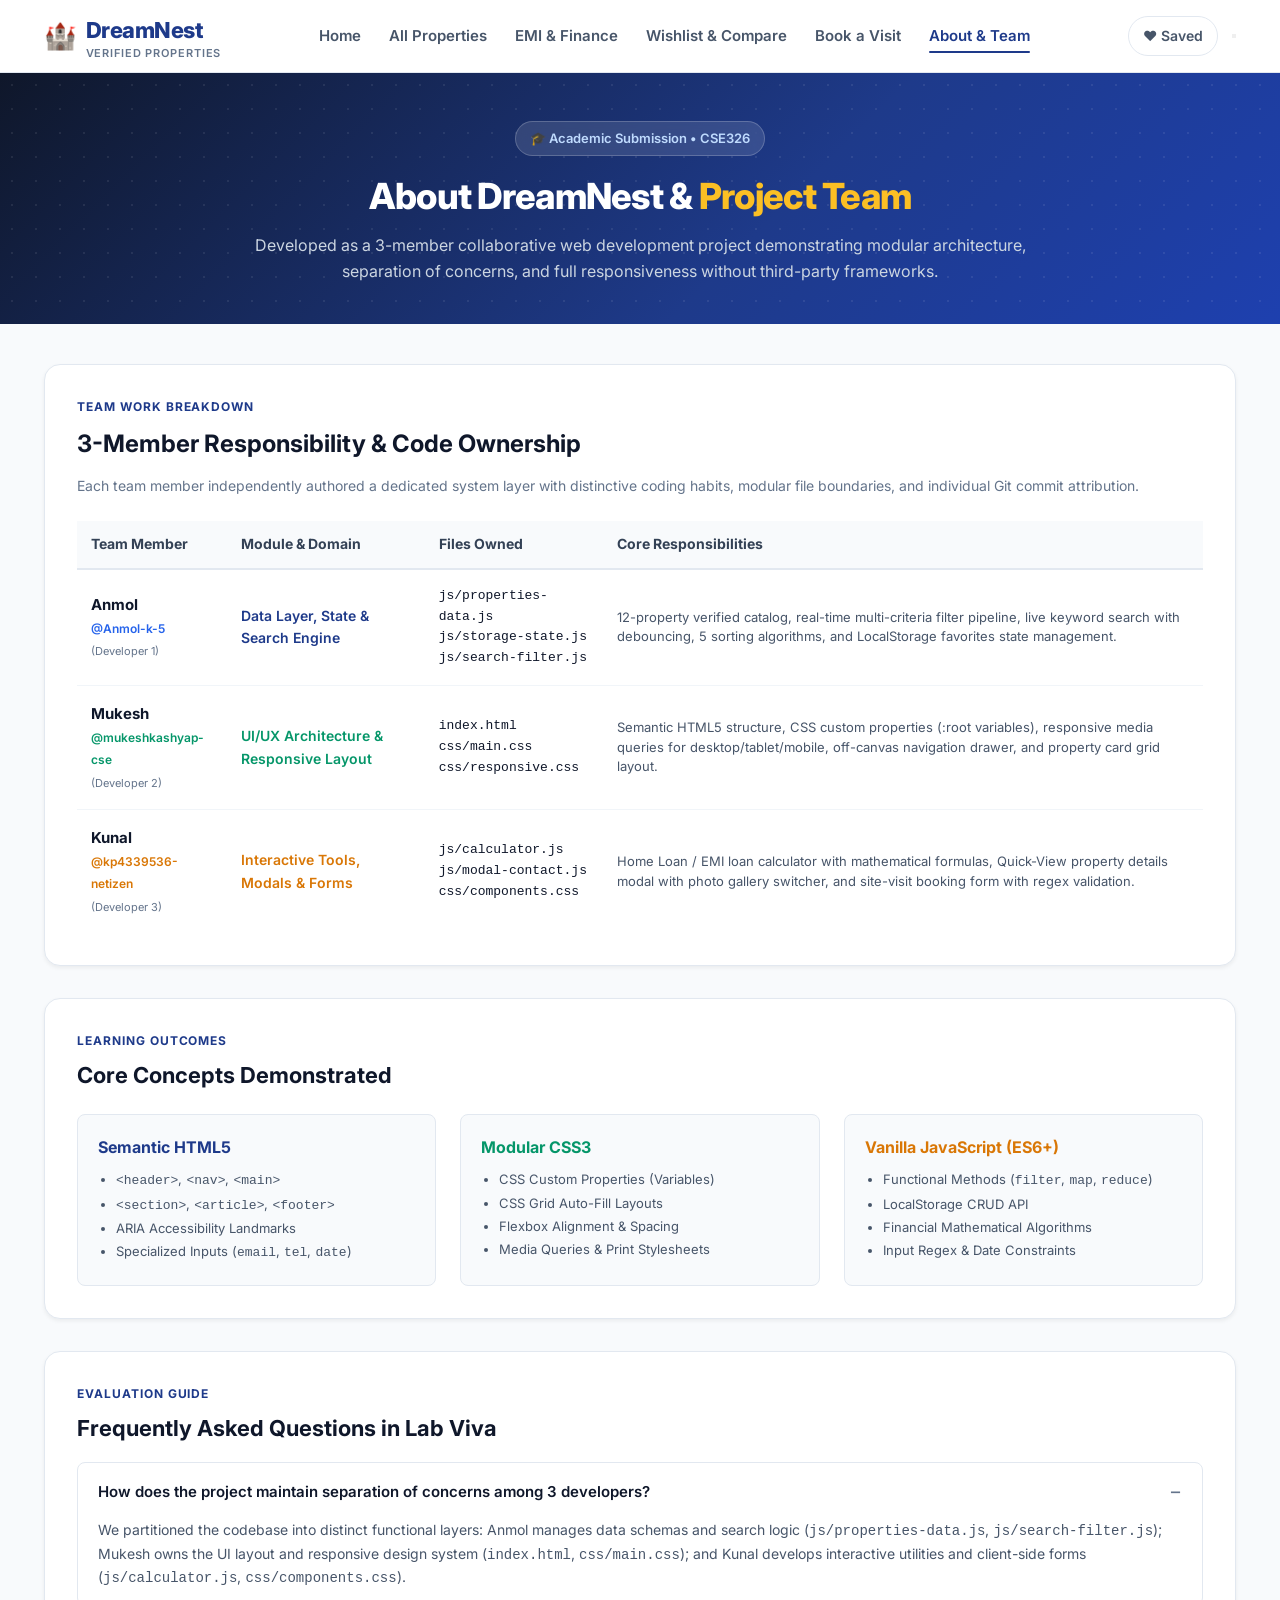
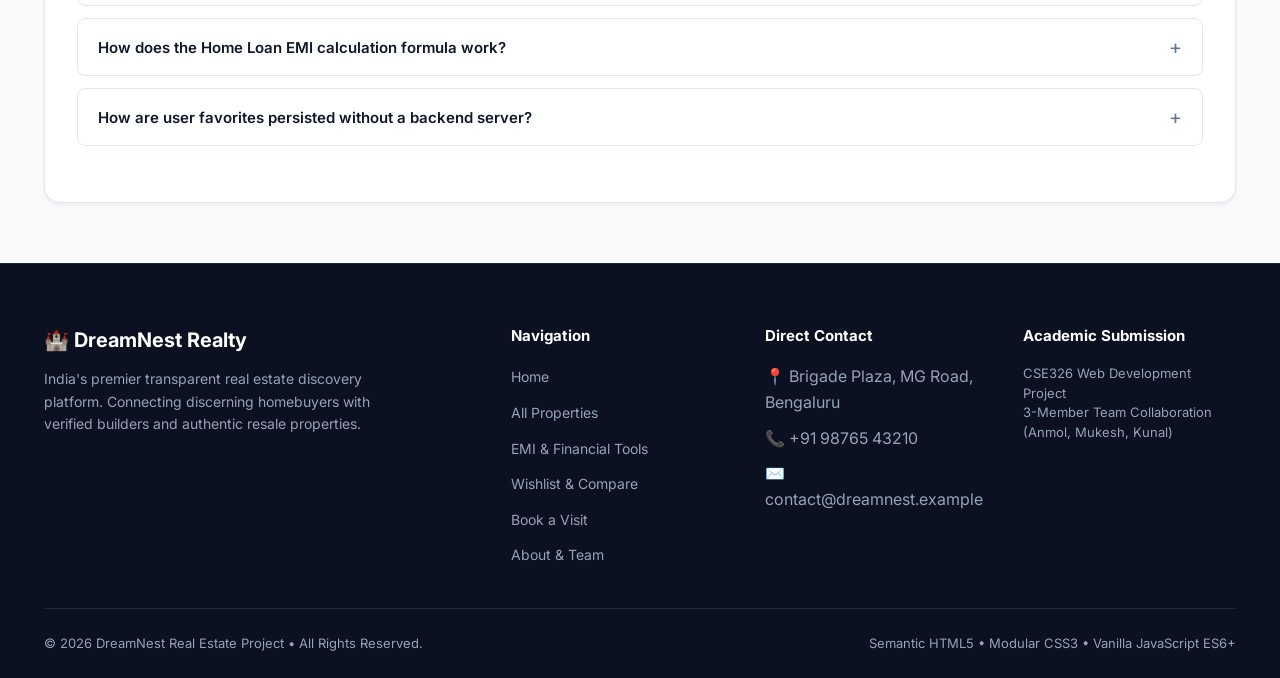
==== commit b5e93dc1: "feat(ui): complete 7-webpage responsive architecture with universal navigation" ====
--- a/about.html
+++ b/about.html
@@ -32,11 +32,17 @@
                 <ul class="nav-links">
                     <li><a href="index.html" class="nav-link">Home</a></li>
                     <li><a href="properties.html" class="nav-link">All Properties</a></li>
+                    <li><a href="calculator.html" class="nav-link">EMI & Finance</a></li>
+                    <li><a href="saved.html" class="nav-link">Wishlist & Compare</a></li>
                     <li><a href="contact.html" class="nav-link">Book a Visit</a></li>
                     <li><a href="about.html" class="nav-link is-active">About & Team</a></li>
                 </ul>
 
                 <div class="nav-actions">
+                    <a href="saved.html" class="header-badge-btn" title="View your saved wishlist">
+                        <span>❤️ Saved</span>
+                        <span class="counter-badge" id="favoritesCountBadge" style="display: none;">0</span>
+                    </a>
                     <button type="button" class="mobile-menu-toggle" id="mobileMenuToggleBtn" aria-label="Toggle navigation menu">
                         <span></span>
                         <span></span>
@@ -233,6 +239,8 @@
                     <ul class="footer-links">
                         <li><a href="index.html">Home</a></li>
                         <li><a href="properties.html">All Properties</a></li>
+                        <li><a href="calculator.html">EMI & Financial Tools</a></li>
+                        <li><a href="saved.html">Wishlist & Compare</a></li>
                         <li><a href="contact.html">Book a Visit</a></li>
                         <li><a href="about.html">About & Team</a></li>
                     </ul>
@@ -262,6 +270,7 @@
     </footer>
 
     <!-- Scripts -->
+    <script src="js/storage-state.js"></script>
     <script src="js/modal-contact.js"></script>
     <script>
         document.addEventListener('DOMContentLoaded', function () {
@@ -272,6 +281,16 @@
                     navLinks.classList.toggle('is-open');
                 });
             }
+
+            // Sync favorites badge
+            if (window.StorageState) {
+                var badge = document.getElementById('favoritesCountBadge');
+                if (badge) {
+                    var count = window.StorageState.getFavorites().length;
+                    badge.textContent = count;
+                    badge.style.display = count > 0 ? 'inline-block' : 'none';
+                }
+            }
         });
     </script>
 </body>
--- a/css/responsive.css
+++ b/css/responsive.css
@@ -50,6 +50,12 @@
     .footer-grid {
         grid-template-columns: 1fr 1fr;
         gap: 30px;
+    }
+
+    /* Detail Page Tablet */
+    .detail-hero-grid {
+        grid-template-columns: 1fr;
+        gap: 24px;
     }
 }
 
@@ -230,6 +236,36 @@
     /* Features Section */
     .features-grid {
         grid-template-columns: 1fr;
+    }
+
+    /* Detail Page & Blueprints Mobile */
+    .detail-gallery-main {
+        height: 300px;
+    }
+
+    .detail-specs-grid {
+        grid-template-columns: 1fr;
+    }
+
+    .blueprint-layout-canvas {
+        grid-template-columns: 1fr;
+    }
+
+    .blueprint-room--master {
+        grid-column: span 1;
+    }
+
+    .calc-nav-tabs {
+        flex-direction: column;
+    }
+
+    .saved-tabs-bar {
+        overflow-x: auto;
+    }
+
+    .rm-profile-card {
+        flex-direction: column;
+        text-align: center;
     }
 
     /* Team Section */
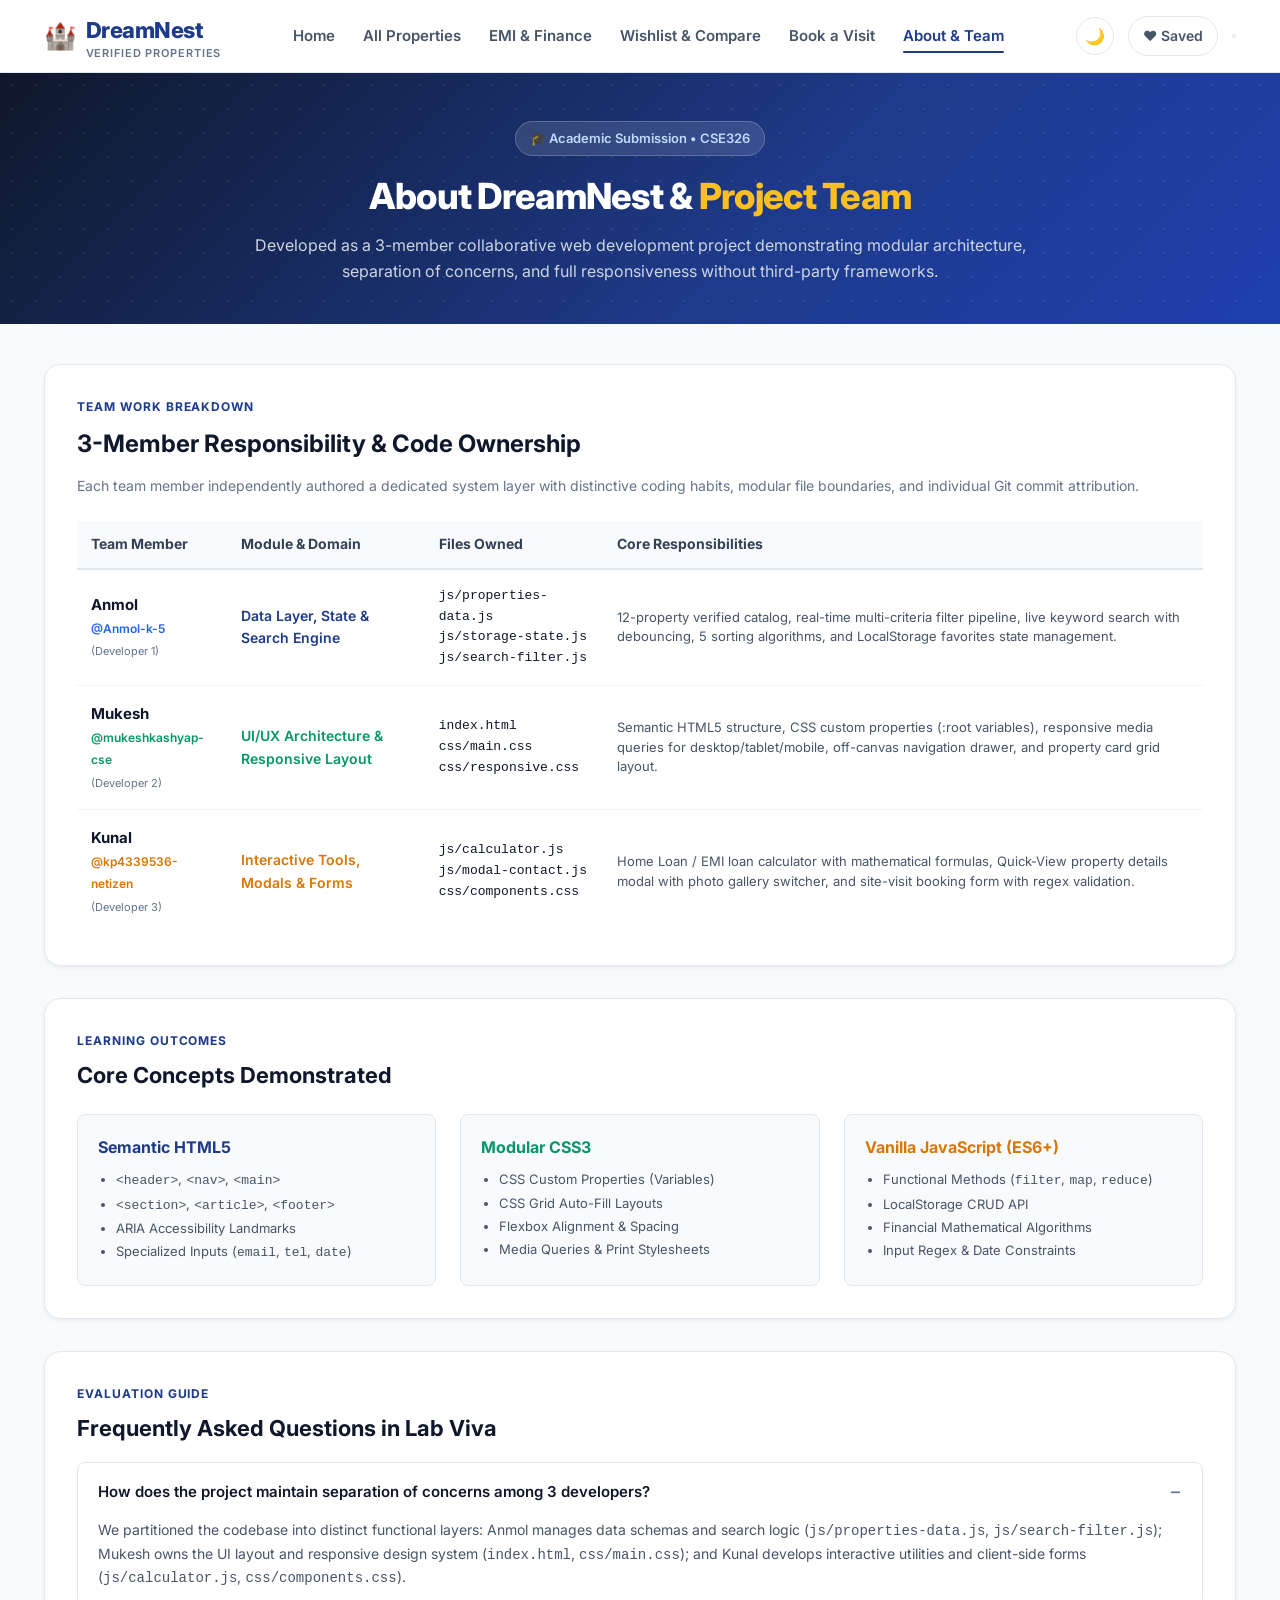
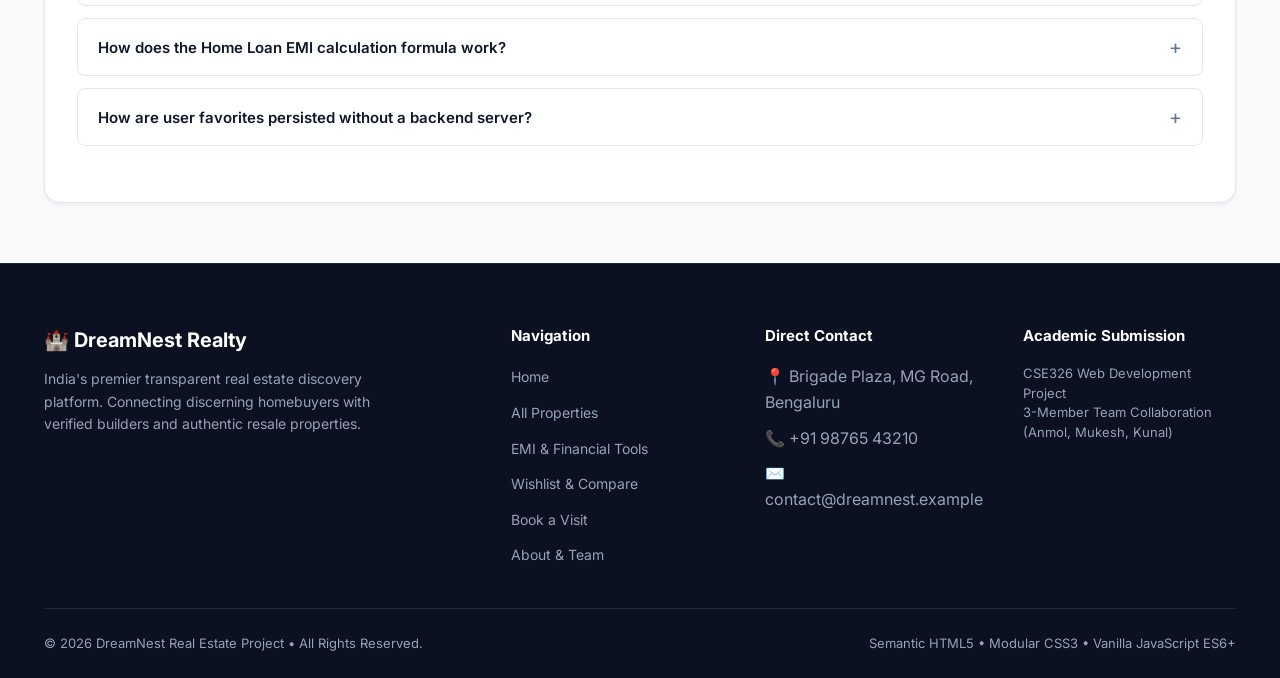
==== commit ad6a7cff: "feat(ui): add universal dark theme stylesheet and navbar toggle button across all 7 pages" ====
--- a/about.html
+++ b/about.html
@@ -4,6 +4,10 @@
     <meta charset="UTF-8">
     <meta name="viewport" content="width=device-width, initial-scale=1.0">
     <title>DreamNest - About Us & Academic Project Team</title>
+
+    <script>
+        (function(){var t=localStorage.getItem("dreamnest_user_theme_pref");if(t==='"dark"'||t==='dark')document.documentElement.setAttribute("data-theme","dark");})();
+    </script>
 
     <!-- Google Fonts -->
     <link rel="preconnect" href="https://fonts.googleapis.com">
@@ -39,6 +43,9 @@
                 </ul>
 
                 <div class="nav-actions">
+                    <button type="button" class="theme-toggle-btn" id="themeToggleBtn" aria-label="Toggle dark/light theme" title="Toggle dark/light theme">
+                        <span class="theme-toggle-icon" id="themeToggleIcon">🌙</span>
+                    </button>
                     <a href="saved.html" class="header-badge-btn" title="View your saved wishlist">
                         <span>❤️ Saved</span>
                         <span class="counter-badge" id="favoritesCountBadge" style="display: none;">0</span>
--- a/css/main.css
+++ b/css/main.css
@@ -221,6 +221,28 @@
     line-height: 1.2;
 }
 
+.theme-toggle-btn {
+    position: relative;
+    background: transparent;
+    border: 1px solid var(--border-color);
+    border-radius: var(--radius-full);
+    width: 38px;
+    height: 38px;
+    font-size: 16px;
+    cursor: pointer;
+    display: flex;
+    align-items: center;
+    justify-content: center;
+    transition: all var(--transition-fast);
+    color: var(--text-primary);
+}
+
+.theme-toggle-btn:hover {
+    background-color: var(--bg-surface-alt);
+    border-color: #cbd5e1;
+    transform: rotate(15deg);
+}
+
 /* --------------------------------------------------------------------------
    4. HERO BANNER & INTRO SEARCH
    -------------------------------------------------------------------------- */
@@ -1054,3 +1076,431 @@
     align-items: center;
     font-size: 13px;
 }
+
+/* --------------------------------------------------------------------------
+   14. DARK MODE STYLESHEET (Authored by Mukesh)
+   -------------------------------------------------------------------------- */
+[data-theme="dark"] {
+    --primary-color: #3b82f6;
+    --primary-hover: #60a5fa;
+    --primary-light: #1e293b;
+    --primary-border: #1e3a8a;
+    --accent-color: #fbbf24;
+    --accent-hover: #f59e0b;
+    --accent-light: #292524;
+    --success-color: #34d399;
+    --danger-color: #f87171;
+
+    --text-primary: #f8fafc;
+    --text-secondary: #cbd5e1;
+    --text-muted: #94a3b8;
+    --text-inverted: #0f172a;
+
+    --bg-page: #0b1120;
+    --bg-surface: #1e293b;
+    --bg-surface-alt: #0f172a;
+
+    --border-color: #334155;
+    --border-color-focus: #3b82f6;
+
+    --shadow-xs: 0 1px 2px 0 rgba(0, 0, 0, 0.3);
+    --shadow-sm: 0 2px 4px 0 rgba(0, 0, 0, 0.4);
+    --shadow-md: 0 4px 8px -1px rgba(0, 0, 0, 0.5);
+    --shadow-lg: 0 10px 15px -3px rgba(0, 0, 0, 0.6);
+    --shadow-xl: 0 20px 25px -5px rgba(0, 0, 0, 0.7);
+}
+
+[data-theme="dark"] body {
+    background-color: var(--bg-page);
+    color: var(--text-primary);
+}
+
+[data-theme="dark"] .site-header {
+    background: rgba(15, 23, 42, 0.88);
+    border-bottom: 1px solid #1e293b;
+}
+
+[data-theme="dark"] .nav-link {
+    color: #cbd5e1;
+}
+
+[data-theme="dark"] .nav-link:hover,
+[data-theme="dark"] .nav-link.is-active {
+    color: #60a5fa;
+}
+
+[data-theme="dark"] .nav-link.is-active::after {
+    background-color: #60a5fa;
+}
+
+[data-theme="dark"] .brand-logo {
+    color: #f8fafc;
+}
+
+[data-theme="dark"] .brand-logo__sub {
+    color: #60a5fa;
+}
+
+[data-theme="dark"] .theme-toggle-btn {
+    border-color: #334155;
+    background-color: #1e293b;
+    color: #f8fafc;
+}
+
+[data-theme="dark"] .header-badge-btn {
+    border-color: #334155;
+    color: #cbd5e1;
+}
+
+[data-theme="dark"] .header-badge-btn:hover {
+    background-color: #1e293b;
+    color: #f8fafc;
+}
+
+[data-theme="dark"] .property-card {
+    background-color: #1e293b;
+    border-color: #334155;
+    box-shadow: 0 4px 6px -1px rgba(0, 0, 0, 0.3);
+}
+
+[data-theme="dark"] .property-card__title {
+    color: #f8fafc;
+}
+
+[data-theme="dark"] .property-card__short-desc {
+    color: #94a3b8;
+}
+
+[data-theme="dark"] .spec-pill {
+    background-color: #0f172a;
+    border-color: #334155;
+    color: #cbd5e1;
+}
+
+[data-theme="dark"] .spec-pill strong {
+    color: #f8fafc;
+}
+
+[data-theme="dark"] .filter-card {
+    background-color: #1e293b;
+    border-color: #334155;
+}
+
+[data-theme="dark"] .filter-control-label {
+    color: #cbd5e1;
+}
+
+[data-theme="dark"] .filter-input,
+[data-theme="dark"] .filter-select {
+    background-color: #0f172a;
+    border-color: #334155;
+    color: #f8fafc;
+}
+
+[data-theme="dark"] .filter-chip {
+    background-color: #0f172a;
+    border-color: #334155;
+    color: #cbd5e1;
+}
+
+[data-theme="dark"] .sort-select {
+    background-color: #0f172a;
+    border-color: #334155;
+    color: #f8fafc;
+}
+
+[data-theme="dark"] .results-count-bar {
+    color: #cbd5e1;
+}
+
+[data-theme="dark"] .calculator-card {
+    background-color: #1e293b;
+    border-color: #334155;
+}
+
+[data-theme="dark"] .calculator-title {
+    color: #f8fafc;
+}
+
+[data-theme="dark"] .calculator-desc {
+    color: #94a3b8;
+}
+
+[data-theme="dark"] .calc-label {
+    color: #cbd5e1;
+}
+
+[data-theme="dark"] .calc-number-input {
+    background-color: #0f172a;
+    border-color: #334155;
+    color: #f8fafc;
+}
+
+[data-theme="dark"] .calc-val-badge {
+    background-color: #0f172a;
+    border-color: #334155;
+    color: #60a5fa;
+}
+
+[data-theme="dark"] .calc-pill-btn {
+    background-color: #0f172a;
+    border-color: #334155;
+    color: #cbd5e1;
+}
+
+[data-theme="dark"] .calc-pill-btn:hover {
+    background-color: #2563eb;
+    color: #ffffff;
+}
+
+[data-theme="dark"] .calc-breakdown-card {
+    background-color: #0f172a;
+    border-color: #334155;
+}
+
+[data-theme="dark"] .calc-breakdown-label {
+    color: #cbd5e1;
+}
+
+[data-theme="dark"] .calc-breakdown-val {
+    color: #f8fafc;
+}
+
+[data-theme="dark"] .calc-breakdown-row--total {
+    border-top-color: #334155;
+}
+
+[data-theme="dark"] .calc-nav-tabs {
+    background-color: #0f172a;
+}
+
+[data-theme="dark"] .calc-nav-tab {
+    color: #94a3b8;
+}
+
+[data-theme="dark"] .calc-nav-tab.is-active {
+    background-color: #1e293b;
+    color: #60a5fa;
+}
+
+[data-theme="dark"] .detail-snapshot-card {
+    background-color: #1e293b;
+    border-color: #334155;
+}
+
+[data-theme="dark"] .detail-price-box {
+    border-bottom-color: #334155;
+}
+
+[data-theme="dark"] .detail-price-val {
+    color: #60a5fa;
+}
+
+[data-theme="dark"] .detail-spec-box {
+    background-color: #0f172a;
+    border-color: #334155;
+}
+
+[data-theme="dark"] .detail-spec-box__label {
+    color: #94a3b8;
+}
+
+[data-theme="dark"] .detail-spec-box__val {
+    color: #f8fafc;
+}
+
+[data-theme="dark"] .radar-card {
+    background-color: #1e293b;
+    border-color: #334155;
+}
+
+[data-theme="dark"] .radar-icon {
+    background-color: #0f172a;
+}
+
+[data-theme="dark"] .radar-info h5 {
+    color: #f8fafc;
+}
+
+[data-theme="dark"] .rm-profile-card {
+    background-color: #0f172a;
+    border-color: #334155;
+}
+
+[data-theme="dark"] .rm-details h4 {
+    color: #f8fafc;
+}
+
+[data-theme="dark"] .compare-matrix-wrapper {
+    background-color: #1e293b;
+    border-color: #334155;
+}
+
+[data-theme="dark"] .compare-table th,
+[data-theme="dark"] .compare-table td {
+    border-bottom-color: #334155;
+}
+
+[data-theme="dark"] .compare-table th.compare-attr-col {
+    background-color: #0f172a;
+    border-right-color: #334155;
+    color: #cbd5e1;
+}
+
+[data-theme="dark"] .compare-table td.compare-prop-col {
+    border-right-color: #334155;
+    color: #f8fafc;
+}
+
+[data-theme="dark"] .compare-table tr:hover td {
+    background-color: #162032;
+}
+
+[data-theme="dark"] .empty-state-box {
+    background-color: #1e293b;
+    border-color: #334155;
+}
+
+[data-theme="dark"] .empty-state-box h3 {
+    color: #f8fafc;
+}
+
+[data-theme="dark"] .bank-rates-table {
+    background-color: #1e293b;
+    border-color: #334155;
+}
+
+[data-theme="dark"] .bank-rates-table th {
+    background-color: #0f172a;
+    border-bottom-color: #334155;
+    color: #cbd5e1;
+}
+
+[data-theme="dark"] .bank-rates-table td {
+    border-bottom-color: #334155;
+    color: #f8fafc;
+}
+
+[data-theme="dark"] .bank-rates-table tr:hover td {
+    background-color: #162032;
+}
+
+[data-theme="dark"] .booking-input-group input,
+[data-theme="dark"] .booking-input-group select,
+[data-theme="dark"] .booking-input-group textarea {
+    background-color: #0f172a;
+    border-color: #334155;
+    color: #f8fafc;
+}
+
+[data-theme="dark"] .booking-input-group label {
+    color: #cbd5e1;
+}
+
+[data-theme="dark"] .amenity-item {
+    background-color: #0f172a;
+    border-color: #334155;
+    color: #cbd5e1;
+}
+
+[data-theme="dark"] .faq-accordion__item {
+    background-color: #1e293b;
+    border-color: #334155;
+}
+
+[data-theme="dark"] .faq-accordion__question {
+    color: #f8fafc;
+}
+
+[data-theme="dark"] .faq-accordion__question:hover {
+    background-color: #0f172a;
+}
+
+[data-theme="dark"] .faq-accordion__answer {
+    color: #cbd5e1;
+}
+
+[data-theme="dark"] .modal-container {
+    background-color: #1e293b;
+    color: #f8fafc;
+}
+
+[data-theme="dark"] .modal-header {
+    border-bottom-color: #334155;
+}
+
+[data-theme="dark"] .modal-title {
+    color: #f8fafc;
+}
+
+[data-theme="dark"] .modal-tab-btn {
+    color: #94a3b8;
+}
+
+[data-theme="dark"] .modal-tab-btn.is-active {
+    color: #60a5fa;
+    border-bottom-color: #60a5fa;
+}
+
+[data-theme="dark"] .modal-specs-table th {
+    color: #94a3b8;
+    border-bottom-color: #334155;
+}
+
+[data-theme="dark"] .modal-specs-table td {
+    color: #f8fafc;
+    border-bottom-color: #334155;
+}
+
+[data-theme="dark"] .btn--outline {
+    border-color: #3b82f6;
+    color: #60a5fa;
+}
+
+[data-theme="dark"] .btn--outline:hover {
+    background-color: #1e3a8a;
+    color: #ffffff;
+}
+
+[data-theme="dark"] .section-title {
+    color: #f8fafc;
+}
+
+[data-theme="dark"] .section-subtitle {
+    color: #94a3b8;
+}
+
+[data-theme="dark"] .city-card {
+    background-color: #1e293b;
+    border-color: #334155;
+}
+
+[data-theme="dark"] .city-card__name {
+    color: #f8fafc;
+}
+
+[data-theme="dark"] .review-card {
+    background-color: #1e293b;
+    border-color: #334155;
+}
+
+[data-theme="dark"] .review-card p {
+    color: #cbd5e1;
+}
+
+[data-theme="dark"] .review-author h4 {
+    color: #f8fafc;
+}
+
+[data-theme="dark"] .feature-card {
+    background-color: #1e293b;
+    border-color: #334155;
+}
+
+[data-theme="dark"] .feature-card h3 {
+    color: #f8fafc;
+}
+
+[data-theme="dark"] .feature-card p {
+    color: #cbd5e1;
+}
--- a/css/components.css
+++ b/css/components.css
@@ -701,3 +701,474 @@
 .faq-accordion__item.is-open .faq-accordion__answer {
     display: block;
 }
+
+/* --------------------------------------------------------------------------
+   7. PROPERTY DETAIL PAGE COMPONENTS
+   -------------------------------------------------------------------------- */
+.detail-hero-grid {
+    display: grid;
+    grid-template-columns: 1.4fr 0.9fr;
+    gap: 32px;
+    align-items: start;
+    margin-bottom: 40px;
+}
+
+.detail-gallery-main {
+    width: 100%;
+    height: 480px;
+    border-radius: var(--radius-lg);
+    overflow: hidden;
+    background-color: #0f172a;
+    box-shadow: var(--shadow-md);
+    position: relative;
+}
+
+.detail-gallery-main img {
+    width: 100%;
+    height: 100%;
+    object-fit: cover;
+    transition: transform 0.4s ease, opacity 0.25s ease;
+}
+
+.detail-gallery-main:hover img {
+    transform: scale(1.02);
+}
+
+.detail-gallery-thumbs {
+    display: flex;
+    gap: 12px;
+    margin-top: 14px;
+    overflow-x: auto;
+    padding-bottom: 6px;
+}
+
+.detail-thumb-item {
+    width: 100px;
+    height: 72px;
+    border-radius: var(--radius-md);
+    overflow: hidden;
+    cursor: pointer;
+    border: 2px solid transparent;
+    opacity: 0.7;
+    flex-shrink: 0;
+    transition: all 0.2s ease;
+}
+
+.detail-thumb-item:hover {
+    opacity: 1;
+}
+
+.detail-thumb-item.is-active {
+    border-color: #2563eb;
+    opacity: 1;
+    box-shadow: 0 0 0 2px rgba(37, 99, 235, 0.3);
+}
+
+.detail-thumb-item img {
+    width: 100%;
+    height: 100%;
+    object-fit: cover;
+}
+
+.detail-snapshot-card {
+    background-color: #ffffff;
+    border: 1px solid var(--border-color);
+    border-radius: var(--radius-lg);
+    padding: 28px;
+    box-shadow: var(--shadow-md);
+}
+
+.detail-price-box {
+    margin-bottom: 20px;
+    padding-bottom: 18px;
+    border-bottom: 1px solid #f1f5f9;
+}
+
+.detail-price-val {
+    font-size: 32px;
+    font-weight: 800;
+    color: #1e3a8a;
+    letter-spacing: -0.5px;
+}
+
+.detail-price-per-sqft {
+    font-size: 13px;
+    color: #64748b;
+    margin-top: 4px;
+    font-weight: 500;
+}
+
+.detail-specs-grid {
+    display: grid;
+    grid-template-columns: repeat(2, 1fr);
+    gap: 14px;
+    margin: 20px 0;
+}
+
+.detail-spec-box {
+    background-color: #f8fafc;
+    border: 1px solid #e2e8f0;
+    border-radius: var(--radius-md);
+    padding: 12px 14px;
+    display: flex;
+    flex-direction: column;
+    gap: 4px;
+}
+
+.detail-spec-box__label {
+    font-size: 11px;
+    text-transform: uppercase;
+    font-weight: 600;
+    color: #64748b;
+    letter-spacing: 0.5px;
+}
+
+.detail-spec-box__val {
+    font-size: 15px;
+    font-weight: 700;
+    color: #0f172a;
+}
+
+/* 2D Floor Plan Blueprint Illustration */
+.blueprint-card {
+    background: linear-gradient(135deg, #0f172a 0%, #1e293b 100%);
+    border-radius: var(--radius-lg);
+    padding: 28px;
+    color: #ffffff;
+    box-shadow: var(--shadow-lg);
+    border: 1px solid #334155;
+    margin-top: 24px;
+}
+
+.blueprint-layout-canvas {
+    background: #0284c715;
+    border: 2px dashed #38bdf880;
+    border-radius: var(--radius-md);
+    padding: 24px;
+    display: grid;
+    grid-template-columns: repeat(3, 1fr);
+    grid-gap: 16px;
+    margin-top: 16px;
+}
+
+.blueprint-room {
+    background: rgba(15, 23, 42, 0.7);
+    border: 1.5px solid #38bdf8;
+    border-radius: 8px;
+    padding: 16px;
+    text-align: center;
+    position: relative;
+    box-shadow: inset 0 0 12px rgba(56, 189, 248, 0.1);
+}
+
+.blueprint-room__name {
+    font-size: 13px;
+    font-weight: 700;
+    color: #e0f2fe;
+    text-transform: uppercase;
+    letter-spacing: 0.5px;
+}
+
+.blueprint-room__dims {
+    font-size: 12px;
+    font-family: monospace;
+    color: #38bdf8;
+    margin-top: 6px;
+}
+
+.blueprint-room--master {
+    grid-column: span 2;
+    background: rgba(14, 165, 233, 0.15);
+    border-color: #0ea5e9;
+}
+
+/* Neighborhood Distance Radar */
+.radar-grid {
+    display: grid;
+    grid-template-columns: repeat(auto-fit, minmax(200px, 1fr));
+    gap: 16px;
+    margin-top: 20px;
+}
+
+.radar-card {
+    background-color: #ffffff;
+    border: 1px solid var(--border-color);
+    border-radius: var(--radius-md);
+    padding: 16px;
+    display: flex;
+    align-items: center;
+    gap: 14px;
+    transition: transform 0.2s ease, box-shadow 0.2s ease;
+}
+
+.radar-card:hover {
+    transform: translateY(-2px);
+    box-shadow: var(--shadow-md);
+}
+
+.radar-icon {
+    font-size: 28px;
+    width: 48px;
+    height: 48px;
+    border-radius: 12px;
+    background-color: #eff6ff;
+    display: flex;
+    align-items: center;
+    justify-content: center;
+    flex-shrink: 0;
+}
+
+.radar-info h5 {
+    font-size: 14px;
+    font-weight: 700;
+    color: #0f172a;
+    margin-bottom: 2px;
+}
+
+.radar-info p {
+    font-size: 12px;
+    color: #64748b;
+    margin: 0;
+}
+
+/* Relationship Manager Card */
+.rm-profile-card {
+    background-color: #f8fafc;
+    border: 1px solid #e2e8f0;
+    border-radius: var(--radius-lg);
+    padding: 24px;
+    display: flex;
+    gap: 20px;
+    align-items: center;
+    margin-top: 24px;
+}
+
+.rm-avatar {
+    width: 76px;
+    height: 76px;
+    border-radius: 50%;
+    object-fit: cover;
+    border: 3px solid #ffffff;
+    box-shadow: var(--shadow-md);
+    flex-shrink: 0;
+}
+
+.rm-details h4 {
+    font-size: 17px;
+    font-weight: 700;
+    color: #0f172a;
+    margin-bottom: 4px;
+}
+
+.rm-details p {
+    font-size: 13px;
+    color: #64748b;
+    margin: 0 0 12px 0;
+}
+
+/* --------------------------------------------------------------------------
+   8. COMPARISON MATRIX & SAVED DASHBOARD (saved.html)
+   -------------------------------------------------------------------------- */
+.saved-tabs-bar {
+    display: flex;
+    gap: 12px;
+    border-bottom: 2px solid #e2e8f0;
+    margin-bottom: 32px;
+    padding-bottom: 2px;
+}
+
+.saved-tab-btn {
+    padding: 12px 24px;
+    font-size: 15px;
+    font-weight: 600;
+    color: #64748b;
+    background: transparent;
+    border: none;
+    border-bottom: 3px solid transparent;
+    cursor: pointer;
+    transition: all 0.2s ease;
+    display: inline-flex;
+    align-items: center;
+    gap: 8px;
+    margin-bottom: -4px;
+}
+
+.saved-tab-btn:hover {
+    color: #1e3a8a;
+}
+
+.saved-tab-btn.is-active {
+    color: #2563eb;
+    border-bottom-color: #2563eb;
+    font-weight: 700;
+}
+
+.saved-tab-panel {
+    display: none;
+}
+
+.saved-tab-panel.is-active {
+    display: block;
+}
+
+.compare-matrix-wrapper {
+    background: #ffffff;
+    border: 1px solid var(--border-color);
+    border-radius: var(--radius-lg);
+    box-shadow: var(--shadow-sm);
+    overflow-x: auto;
+}
+
+.compare-table {
+    width: 100%;
+    min-width: 760px;
+    border-collapse: collapse;
+    font-size: 14px;
+}
+
+.compare-table th,
+.compare-table td {
+    padding: 14px 18px;
+    border-bottom: 1px solid #f1f5f9;
+    text-align: left;
+    vertical-align: middle;
+}
+
+.compare-table th.compare-attr-col {
+    width: 220px;
+    background-color: #f8fafc;
+    color: #475569;
+    font-weight: 600;
+    border-right: 1px solid #e2e8f0;
+    position: sticky;
+    left: 0;
+    z-index: 2;
+}
+
+.compare-table td.compare-prop-col {
+    min-width: 260px;
+    text-align: center;
+    border-right: 1px solid #f1f5f9;
+}
+
+.compare-table tr:hover td {
+    background-color: #fafafa;
+}
+
+.compare-table .amenity-check {
+    color: #10b981;
+    font-weight: bold;
+    font-size: 16px;
+}
+
+.compare-table .amenity-cross {
+    color: #cbd5e1;
+    font-size: 14px;
+}
+
+.empty-state-box {
+    text-align: center;
+    padding: 64px 24px;
+    background-color: #ffffff;
+    border: 2px dashed #cbd5e1;
+    border-radius: var(--radius-lg);
+    margin: 20px 0;
+}
+
+.empty-state-box__icon {
+    font-size: 54px;
+    margin-bottom: 16px;
+    opacity: 0.8;
+}
+
+.empty-state-box h3 {
+    font-size: 20px;
+    color: #0f172a;
+    margin-bottom: 8px;
+    font-weight: 700;
+}
+
+.empty-state-box p {
+    font-size: 14px;
+    color: #64748b;
+    max-width: 440px;
+    margin: 0 auto 24px auto;
+    line-height: 1.5;
+}
+
+/* --------------------------------------------------------------------------
+   9. FINANCIAL TOOLS & BANK RATES (calculator.html)
+   -------------------------------------------------------------------------- */
+.calc-nav-tabs {
+    display: flex;
+    gap: 8px;
+    background-color: #f1f5f9;
+    padding: 6px;
+    border-radius: var(--radius-lg);
+    margin-bottom: 32px;
+    max-width: 680px;
+}
+
+.calc-nav-tab {
+    flex: 1;
+    text-align: center;
+    padding: 10px 14px;
+    border-radius: var(--radius-md);
+    background: transparent;
+    border: none;
+    font-size: 14px;
+    font-weight: 600;
+    color: #64748b;
+    cursor: pointer;
+    transition: all 0.2s ease;
+}
+
+.calc-nav-tab.is-active {
+    background-color: #ffffff;
+    color: #1e3a8a;
+    box-shadow: var(--shadow-sm);
+    font-weight: 700;
+}
+
+.calc-panel-view {
+    display: none;
+}
+
+.calc-panel-view.is-active {
+    display: block;
+}
+
+.bank-rates-table {
+    width: 100%;
+    border-collapse: collapse;
+    font-size: 14px;
+    background-color: #ffffff;
+    border: 1px solid var(--border-color);
+    border-radius: var(--radius-lg);
+    overflow: hidden;
+    box-shadow: var(--shadow-sm);
+    margin-top: 24px;
+}
+
+.bank-rates-table th {
+    background-color: #f8fafc;
+    padding: 14px 18px;
+    font-weight: 700;
+    color: #334155;
+    border-bottom: 2px solid #e2e8f0;
+    text-align: left;
+}
+
+.bank-rates-table td {
+    padding: 14px 18px;
+    border-bottom: 1px solid #f1f5f9;
+    color: #0f172a;
+}
+
+.bank-rates-table tr:last-child td {
+    border-bottom: none;
+}
+
+.bank-rates-table tr:hover td {
+    background-color: #f8fafc;
+}
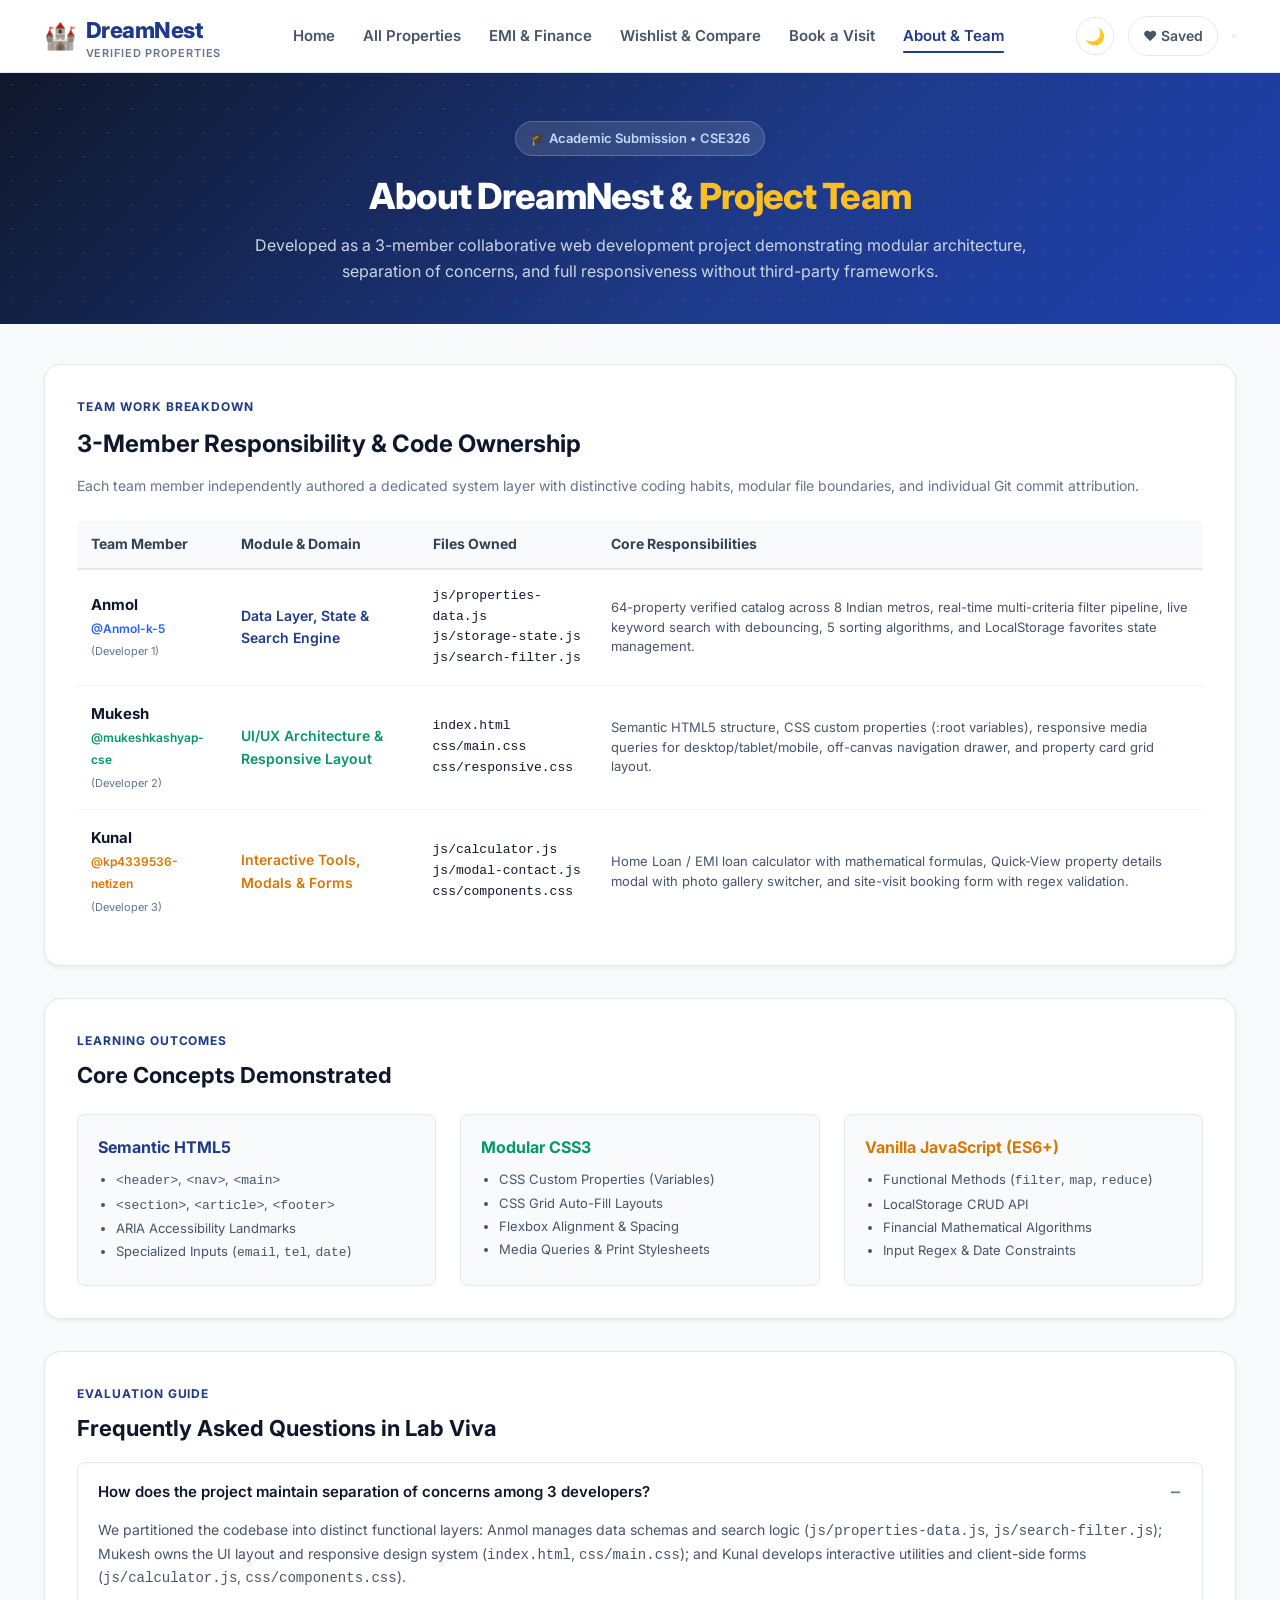
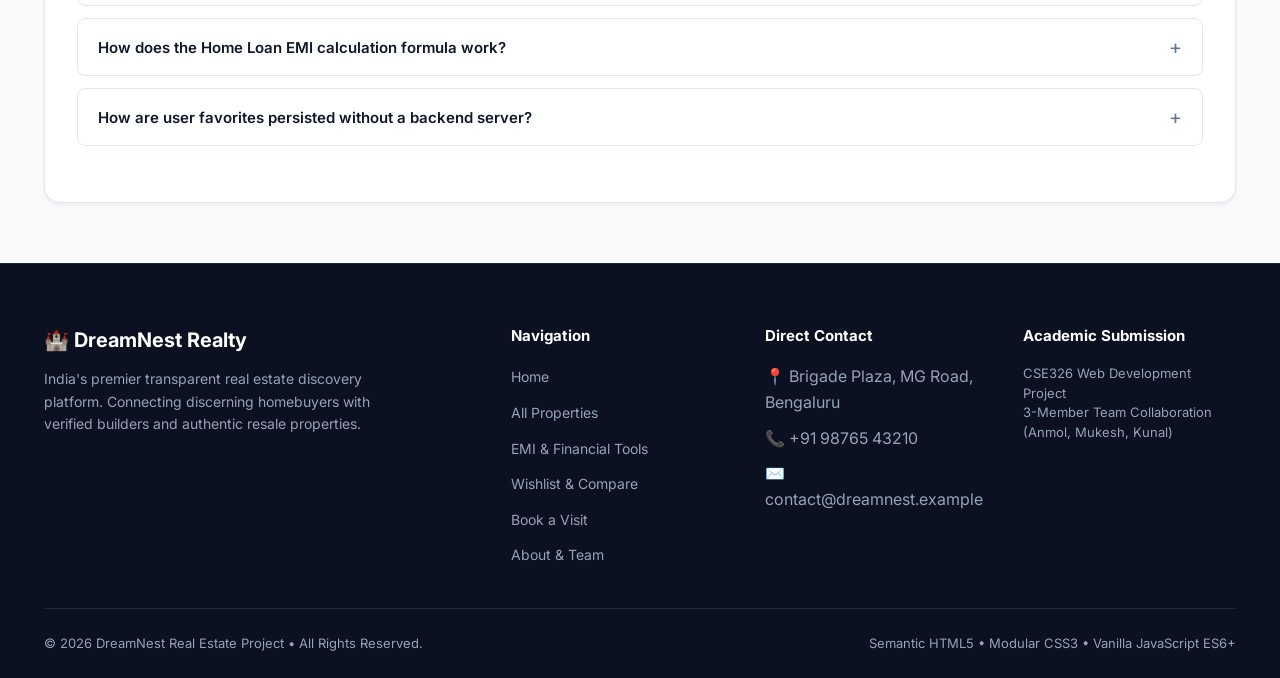
==== commit 23c88779: "feat(ui): update catalog stats to 64 verified properties across home and about views" ====
--- a/about.html
+++ b/about.html
@@ -114,7 +114,7 @@
                                     js/search-filter.js
                                 </td>
                                 <td style="padding: 16px 14px; font-size: 13px; color: #475569; line-height: 1.5;">
-                                    12-property verified catalog, real-time multi-criteria filter pipeline, live keyword search with debouncing, 5 sorting algorithms, and LocalStorage favorites state management.
+                                    64-property verified catalog across 8 Indian metros, real-time multi-criteria filter pipeline, live keyword search with debouncing, 5 sorting algorithms, and LocalStorage favorites state management.
                                 </td>
                             </tr>
 
--- a/css/main.css
+++ b/css/main.css
@@ -1504,3 +1504,18 @@
 [data-theme="dark"] .feature-card p {
     color: #cbd5e1;
 }
+
+[data-theme="dark"] #newReviewCard {
+    background-color: #1e293b !important;
+    border-color: #334155 !important;
+}
+
+[data-theme="dark"] #newReviewCard h3 {
+    color: #f8fafc !important;
+}
+
+[data-theme="dark"] #reviewFeedbackText {
+    background-color: #0f172a !important;
+    border-color: #334155 !important;
+    color: #f8fafc !important;
+}
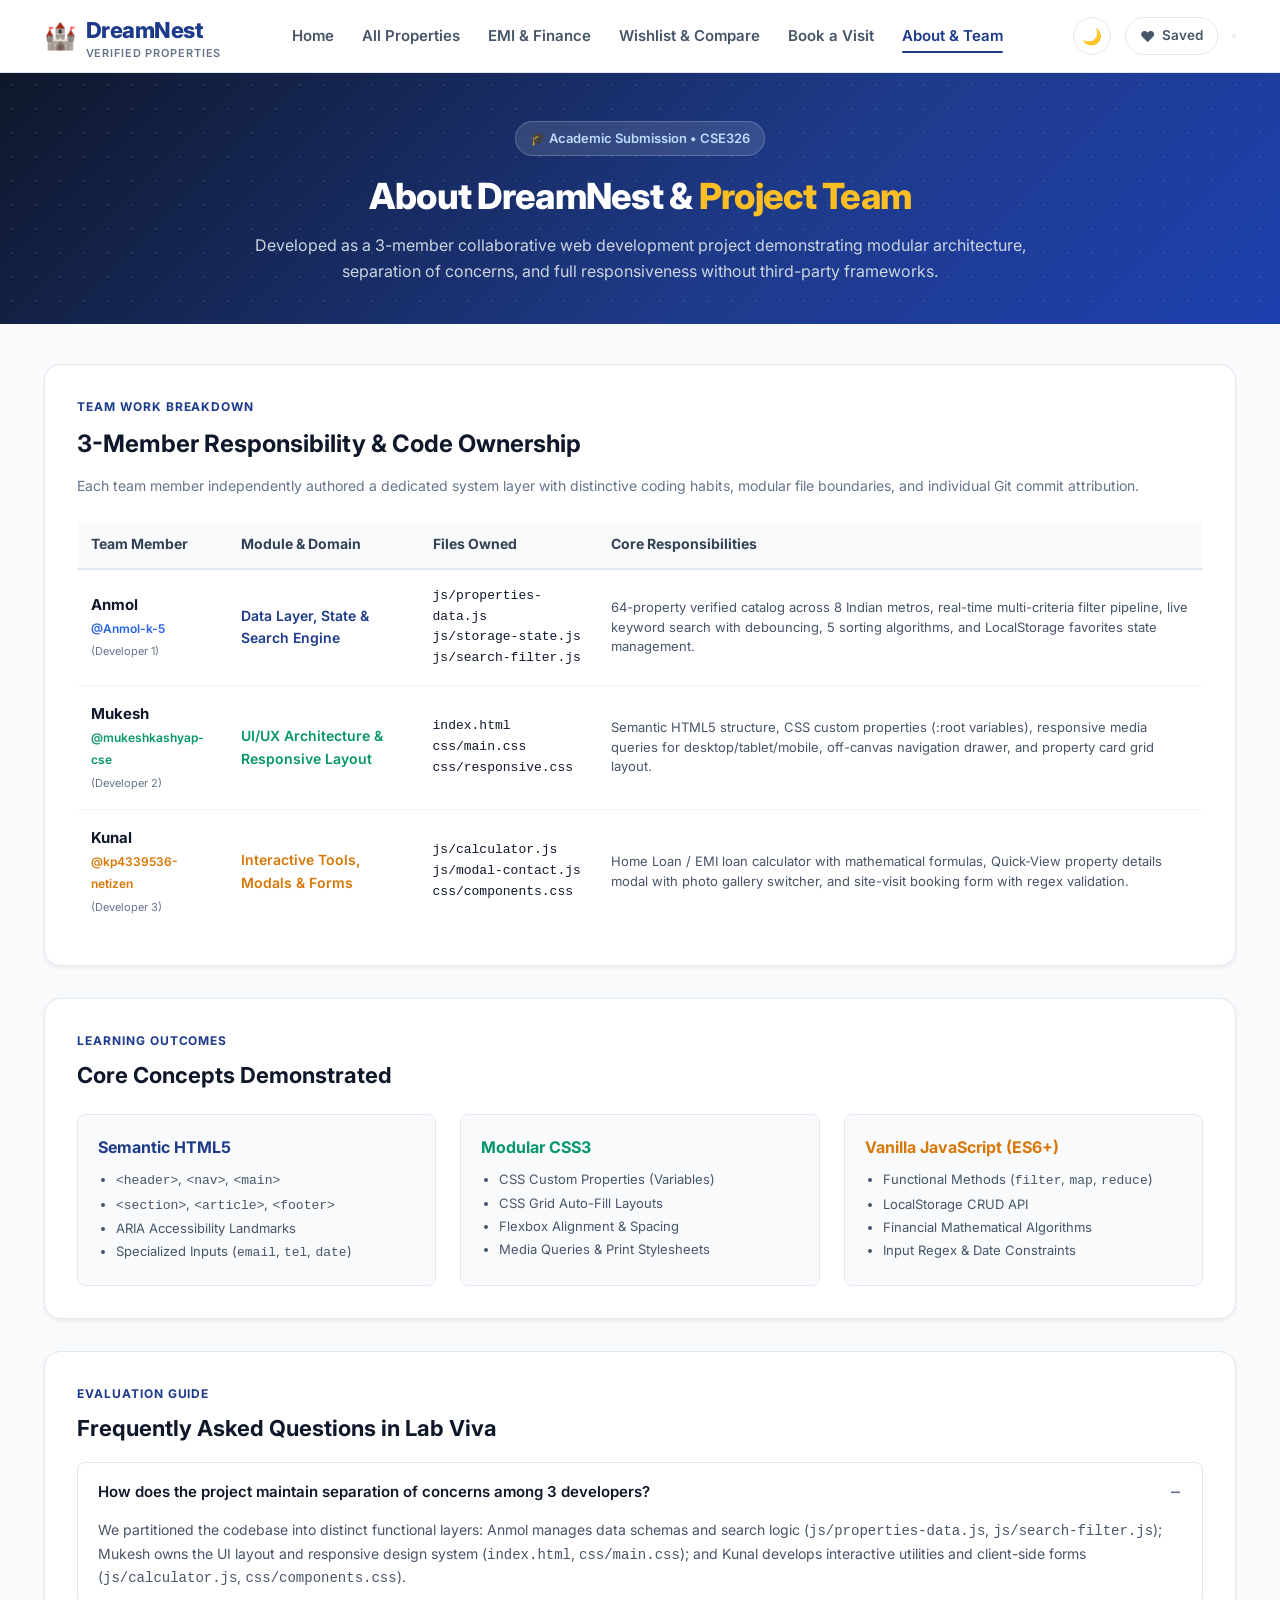
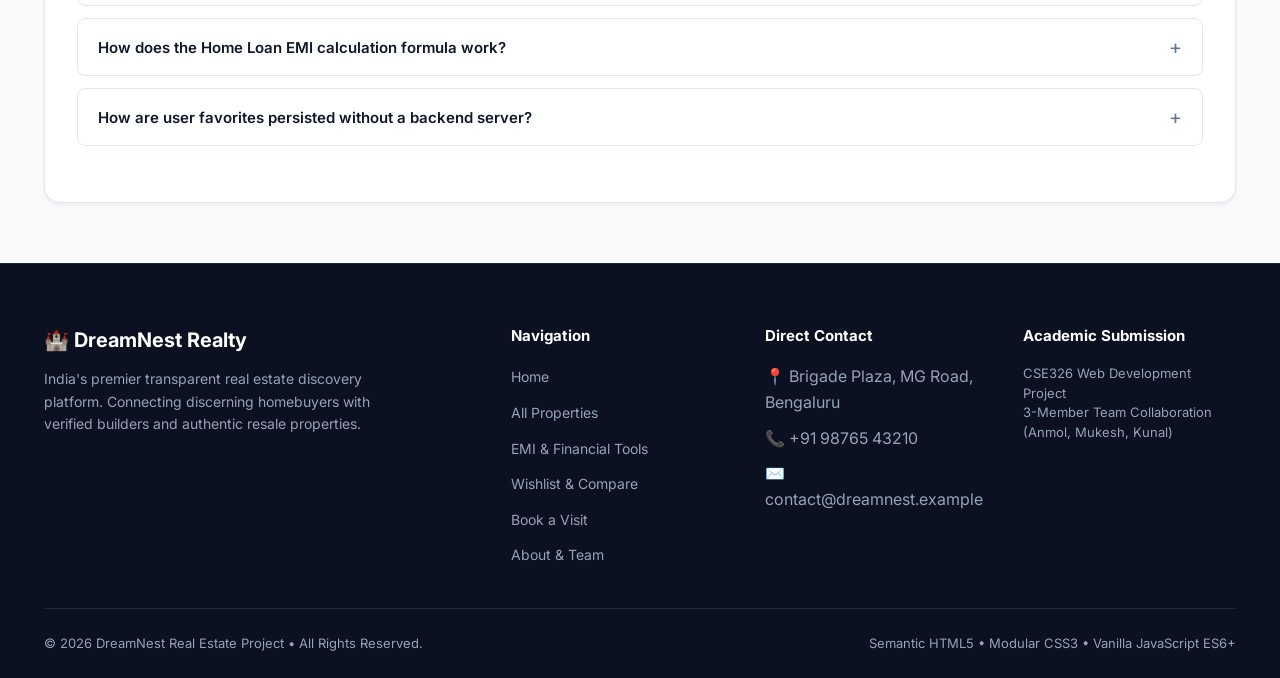
==== commit 02a5101b: "style(ui): redesign saved wishlist button into sleek circular glassmorphic action button on mobile" ====
--- a/about.html
+++ b/about.html
@@ -46,8 +46,9 @@
                     <button type="button" class="theme-toggle-btn" id="themeToggleBtn" aria-label="Toggle dark/light theme" title="Toggle dark/light theme">
                         <span class="theme-toggle-icon" id="themeToggleIcon">🌙</span>
                     </button>
-                    <a href="saved.html" class="header-badge-btn" title="View your saved wishlist">
-                        <span>❤️ Saved</span>
+                    <a href="saved.html" class="header-badge-btn" title="View your saved wishlist" aria-label="View Saved Wishlist">
+                        <span class="header-badge-icon">❤️</span>
+                        <span class="header-badge-text">Saved</span>
                         <span class="counter-badge" id="favoritesCountBadge" style="display: none;">0</span>
                     </a>
                     <button type="button" class="mobile-menu-toggle" id="mobileMenuToggleBtn" aria-label="Toggle navigation menu">
@@ -165,7 +166,7 @@
                 <span class="section-tag">Learning Outcomes</span>
                 <h2 style="font-size: 22px; font-weight: 700; color: #0f172a; margin-bottom: 12px;">Core Concepts Demonstrated</h2>
                 
-                <div style="display: grid; grid-template-columns: repeat(3, 1fr); gap: 24px; margin-top: 20px;">
+                <div class="about-pillars-grid">
                     <div style="background-color: #f8fafc; border: 1px solid #e2e8f0; border-radius: 8px; padding: 20px;">
                         <h4 style="color: #1e3a8a; margin-bottom: 8px;">Semantic HTML5</h4>
                         <ul style="font-size: 13px; color: #475569; line-height: 1.8; padding-left: 18px;">
@@ -281,13 +282,7 @@
     <script src="js/modal-contact.js"></script>
     <script>
         document.addEventListener('DOMContentLoaded', function () {
-            var toggleBtn = document.getElementById('mobileMenuToggleBtn');
-            var navLinks = document.querySelector('.nav-links');
-            if (toggleBtn && navLinks) {
-                toggleBtn.addEventListener('click', function () {
-                    navLinks.classList.toggle('is-open');
-                });
-            }
+            // Mobile nav toggle is centralized in js/modal-contact.js
 
             // Sync favorites badge
             if (window.StorageState) {
--- a/css/main.css
+++ b/css/main.css
@@ -63,6 +63,9 @@
 html {
     scroll-behavior: smooth;
     font-size: 16px;
+    overflow-x: hidden;
+    width: 100%;
+    max-width: 100vw;
 }
 
 body {
@@ -75,6 +78,10 @@
     min-height: 100vh;
     display: flex;
     flex-direction: column;
+    overflow-x: hidden;
+    width: 100%;
+    max-width: 100vw;
+    position: relative;
 }
 
 img {
@@ -194,31 +201,56 @@
     background: transparent;
     border: 1px solid var(--border-color);
     border-radius: var(--radius-full);
-    padding: 8px 14px;
-    font-size: 14px;
+    height: 38px;
+    padding: 0 14px;
+    font-size: 13.5px;
     font-weight: 600;
     color: var(--text-secondary);
     cursor: pointer;
-    display: flex;
-    align-items: center;
-    gap: 8px;
+    display: inline-flex;
+    align-items: center;
+    gap: 7px;
     transition: all var(--transition-fast);
+    text-decoration: none;
+    box-sizing: border-box;
 }
 
 .header-badge-btn:hover {
     background-color: var(--bg-surface-alt);
-    border-color: #cbd5e1;
+    border-color: #f87171;
     color: var(--text-primary);
+    transform: translateY(-1px);
+    box-shadow: 0 4px 12px rgba(239, 68, 68, 0.15);
+}
+
+.header-badge-icon {
+    font-size: 15px;
+    line-height: 1;
+    display: inline-block;
+    transition: transform var(--transition-fast);
+}
+
+.header-badge-btn:hover .header-badge-icon {
+    transform: scale(1.22);
+}
+
+.header-badge-text {
+    line-height: 1;
 }
 
 .counter-badge {
-    background-color: var(--primary-color);
+    background-color: #ef4444;
     color: #ffffff;
-    font-size: 11px;
-    font-weight: 700;
-    padding: 2px 7px;
+    font-size: 10.5px;
+    font-weight: 800;
+    min-width: 18px;
+    height: 18px;
+    padding: 0 5px;
     border-radius: var(--radius-full);
-    line-height: 1.2;
+    line-height: 18px;
+    text-align: center;
+    box-shadow: 0 2px 5px rgba(239, 68, 68, 0.35);
+    transition: transform var(--transition-fast);
 }
 
 .theme-toggle-btn {
@@ -1149,12 +1181,18 @@
 
 [data-theme="dark"] .header-badge-btn {
     border-color: #334155;
+    background-color: rgba(30, 41, 59, 0.6);
     color: #cbd5e1;
 }
 
 [data-theme="dark"] .header-badge-btn:hover {
     background-color: #1e293b;
-    color: #f8fafc;
+    border-color: #ef4444;
+    color: #f8fafc;
+}
+
+[data-theme="dark"] .counter-badge {
+    border-color: #1e293b;
 }
 
 [data-theme="dark"] .property-card {
@@ -1519,3 +1557,85 @@
     border-color: #334155 !important;
     color: #f8fafc !important;
 }
+
+/* --------------------------------------------------------------------------
+   RESPONSIVE LAYOUT CONTAINER CLASSES
+   -------------------------------------------------------------------------- */
+.hero-search-wrap {
+    background: rgba(255, 255, 255, 0.15);
+    backdrop-filter: blur(10px);
+    -webkit-backdrop-filter: blur(10px);
+    padding: 12px;
+    border-radius: var(--radius-lg);
+    border: 1px solid rgba(255, 255, 255, 0.25);
+    max-width: 680px;
+    margin: 0 auto;
+    display: flex;
+    gap: 10px;
+    width: 100%;
+    box-sizing: border-box;
+}
+
+.hero-search-input {
+    flex-grow: 1;
+    padding: 14px 18px;
+    border-radius: var(--radius-md);
+    border: none;
+    font-size: 15px;
+    outline: none;
+    min-width: 0;
+    box-sizing: border-box;
+}
+
+.hero-search-btn {
+    padding: 14px 28px;
+    white-space: nowrap;
+    font-weight: 700;
+}
+
+.city-discovery-grid {
+    display: grid;
+    grid-template-columns: repeat(4, 1fr);
+    gap: 20px;
+    width: 100%;
+}
+
+.financial-teaser-banner {
+    background: linear-gradient(135deg, #1e3a8a 0%, #1e40af 100%);
+    color: #ffffff;
+    border-radius: var(--radius-lg);
+    padding: 48px;
+    display: grid;
+    grid-template-columns: 1.2fr 0.8fr;
+    gap: 36px;
+    align-items: center;
+    box-shadow: var(--shadow-xl);
+    width: 100%;
+    box-sizing: border-box;
+}
+
+.reviews-grid-container {
+    display: grid;
+    grid-template-columns: repeat(auto-fit, minmax(280px, 1fr));
+    gap: 24px;
+    width: 100%;
+}
+
+.contact-layout-grid {
+    display: grid;
+    grid-template-columns: 1.2fr 0.8fr;
+    gap: 36px;
+    align-items: start;
+    width: 100%;
+    box-sizing: border-box;
+}
+
+.about-pillars-grid {
+    display: grid;
+    grid-template-columns: repeat(3, 1fr);
+    gap: 24px;
+    margin-top: 20px;
+    width: 100%;
+    box-sizing: border-box;
+}
+
--- a/css/responsive.css
+++ b/css/responsive.css
@@ -57,12 +57,58 @@
         grid-template-columns: 1fr;
         gap: 24px;
     }
+
+    .city-discovery-grid {
+        grid-template-columns: repeat(2, 1fr);
+        gap: 16px;
+    }
+
+    .about-pillars-grid {
+        grid-template-columns: 1fr;
+        gap: 20px;
+    }
 }
 
 /* --------------------------------------------------------------------------
    2. MOBILE BREAKPOINT (max-width: 768px)
    -------------------------------------------------------------------------- */
 @media screen and (max-width: 768px) {
+    .site-header {
+        width: 100%;
+        max-width: 100%;
+    }
+
+    .site-container {
+        padding: 0 16px;
+        width: 100%;
+        max-width: 100%;
+        box-sizing: border-box;
+    }
+
+    /* Saved Wishlist Button becomes sleek 38px circular icon button on mobile */
+    .header-badge-btn {
+        width: 38px;
+        height: 38px;
+        padding: 0;
+        justify-content: center;
+        border-radius: var(--radius-full);
+    }
+
+    .header-badge-text {
+        display: none;
+    }
+
+    .counter-badge {
+        position: absolute;
+        top: -4px;
+        right: -4px;
+        border: 2px solid var(--bg-surface, #ffffff);
+    }
+
+    [data-theme="dark"] .counter-badge {
+        border-color: #1e293b;
+    }
+
     /* Navbar Hamburger Setup */
     .mobile-menu-toggle {
         display: flex;
@@ -90,7 +136,9 @@
         top: 72px;
         left: 0;
         right: 0;
-        background-color: #ffffff;
+        width: 100%;
+        box-sizing: border-box;
+        background-color: var(--bg-card, #ffffff);
         border-bottom: 1px solid var(--border-color);
         flex-direction: column;
         padding: 24px 20px;
@@ -101,6 +149,11 @@
         z-index: 999;
     }
 
+    [data-theme="dark"] .nav-links {
+        background-color: #1e293b;
+        border-color: #334155;
+    }
+
     .nav-links.is-open {
         transform: translateY(0);
     }
@@ -114,6 +167,8 @@
     /* Hero Section */
     .hero-section {
         padding: 44px 0 50px 0;
+        width: 100%;
+        box-sizing: border-box;
     }
 
     .hero-title {
@@ -125,12 +180,71 @@
         margin-bottom: 24px;
     }
 
+    .hero-search-wrap {
+        flex-direction: column;
+        padding: 12px;
+        width: 100%;
+        box-sizing: border-box;
+    }
+
+    .hero-search-input {
+        width: 100%;
+        box-sizing: border-box;
+    }
+
+    .hero-search-btn {
+        width: 100%;
+        box-sizing: border-box;
+    }
+
     .hero-quick-stats {
-        gap: 16px;
+        display: grid;
+        grid-template-columns: 1fr 1fr;
+        gap: 16px;
+        width: 100%;
     }
 
     .hero-stat-item strong {
         font-size: 20px;
+    }
+
+    .city-discovery-grid {
+        grid-template-columns: repeat(2, 1fr);
+        gap: 14px;
+        width: 100%;
+    }
+
+    .financial-teaser-banner {
+        grid-template-columns: 1fr;
+        padding: 24px 18px;
+        gap: 24px;
+        text-align: center;
+        width: 100%;
+        box-sizing: border-box;
+    }
+
+    .financial-teaser-banner h2 {
+        font-size: 22px !important;
+    }
+
+    .contact-layout-grid {
+        grid-template-columns: 1fr;
+        gap: 24px;
+        width: 100%;
+        box-sizing: border-box;
+    }
+
+    .about-pillars-grid {
+        grid-template-columns: 1fr;
+        gap: 16px;
+        width: 100%;
+        box-sizing: border-box;
+    }
+
+    .reviews-grid-container {
+        grid-template-columns: 1fr;
+        gap: 16px;
+        width: 100%;
     }
 
     /* Filter Panel collapses to single column */
@@ -306,6 +420,10 @@
         height: 64px;
     }
 
+    .nav-links {
+        top: 64px;
+    }
+
     .brand-logo {
         font-size: 19px;
     }
@@ -315,7 +433,12 @@
     }
 
     .hero-quick-stats {
-        flex-direction: column;
+        grid-template-columns: 1fr;
+        gap: 12px;
+    }
+
+    .city-discovery-grid {
+        grid-template-columns: 1fr;
         gap: 12px;
     }
 
